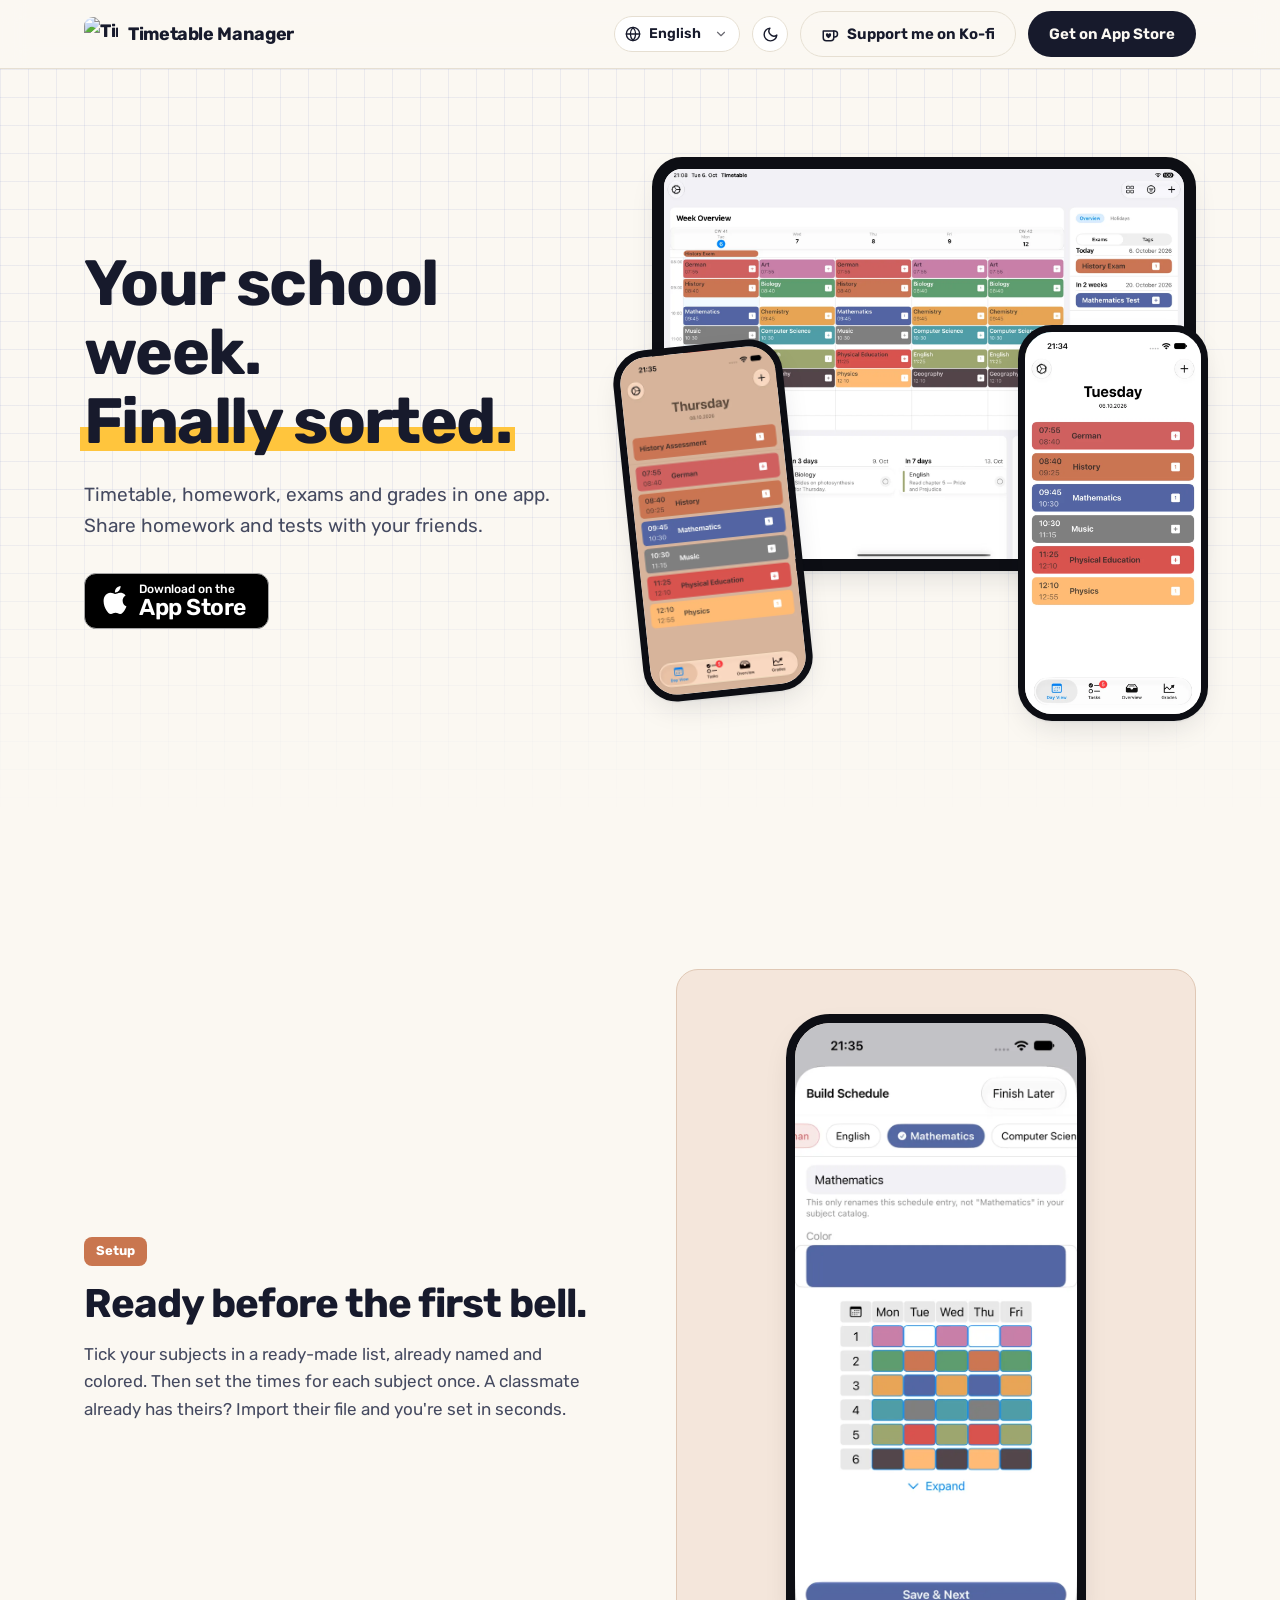
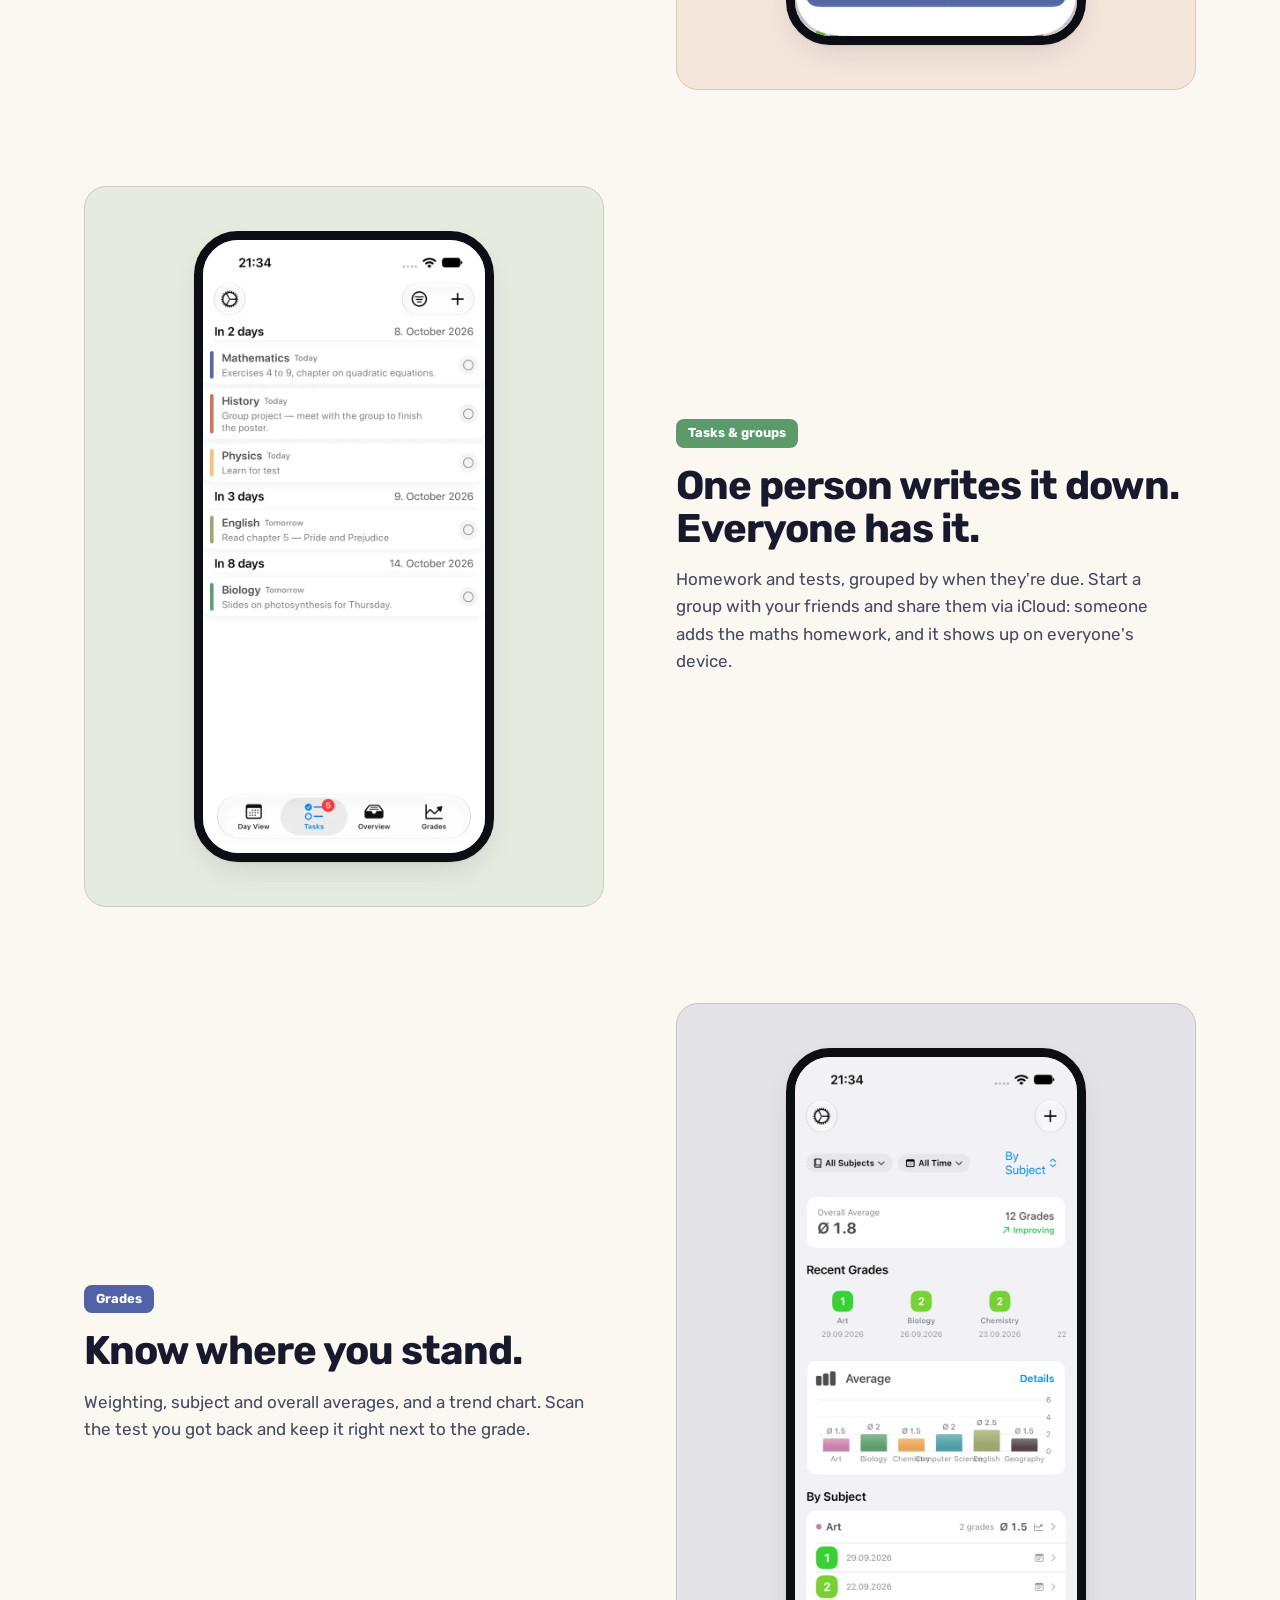
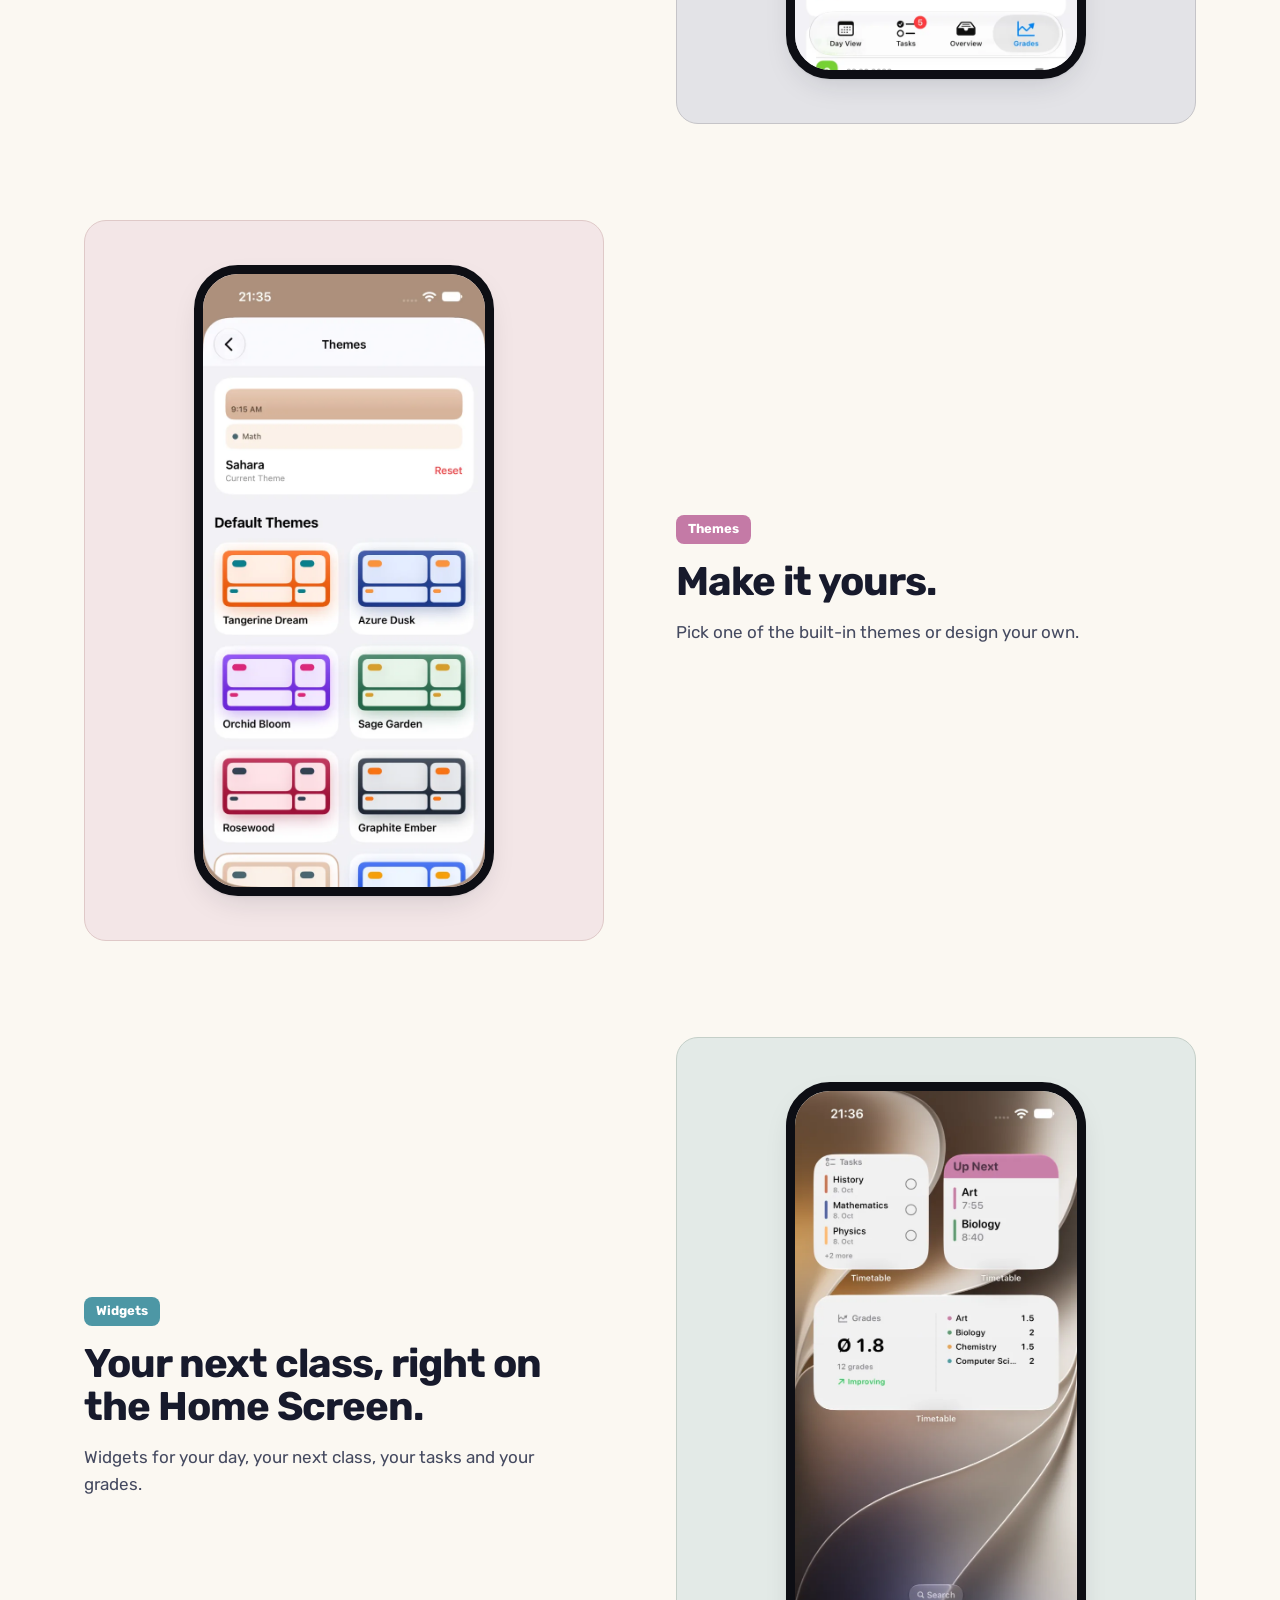
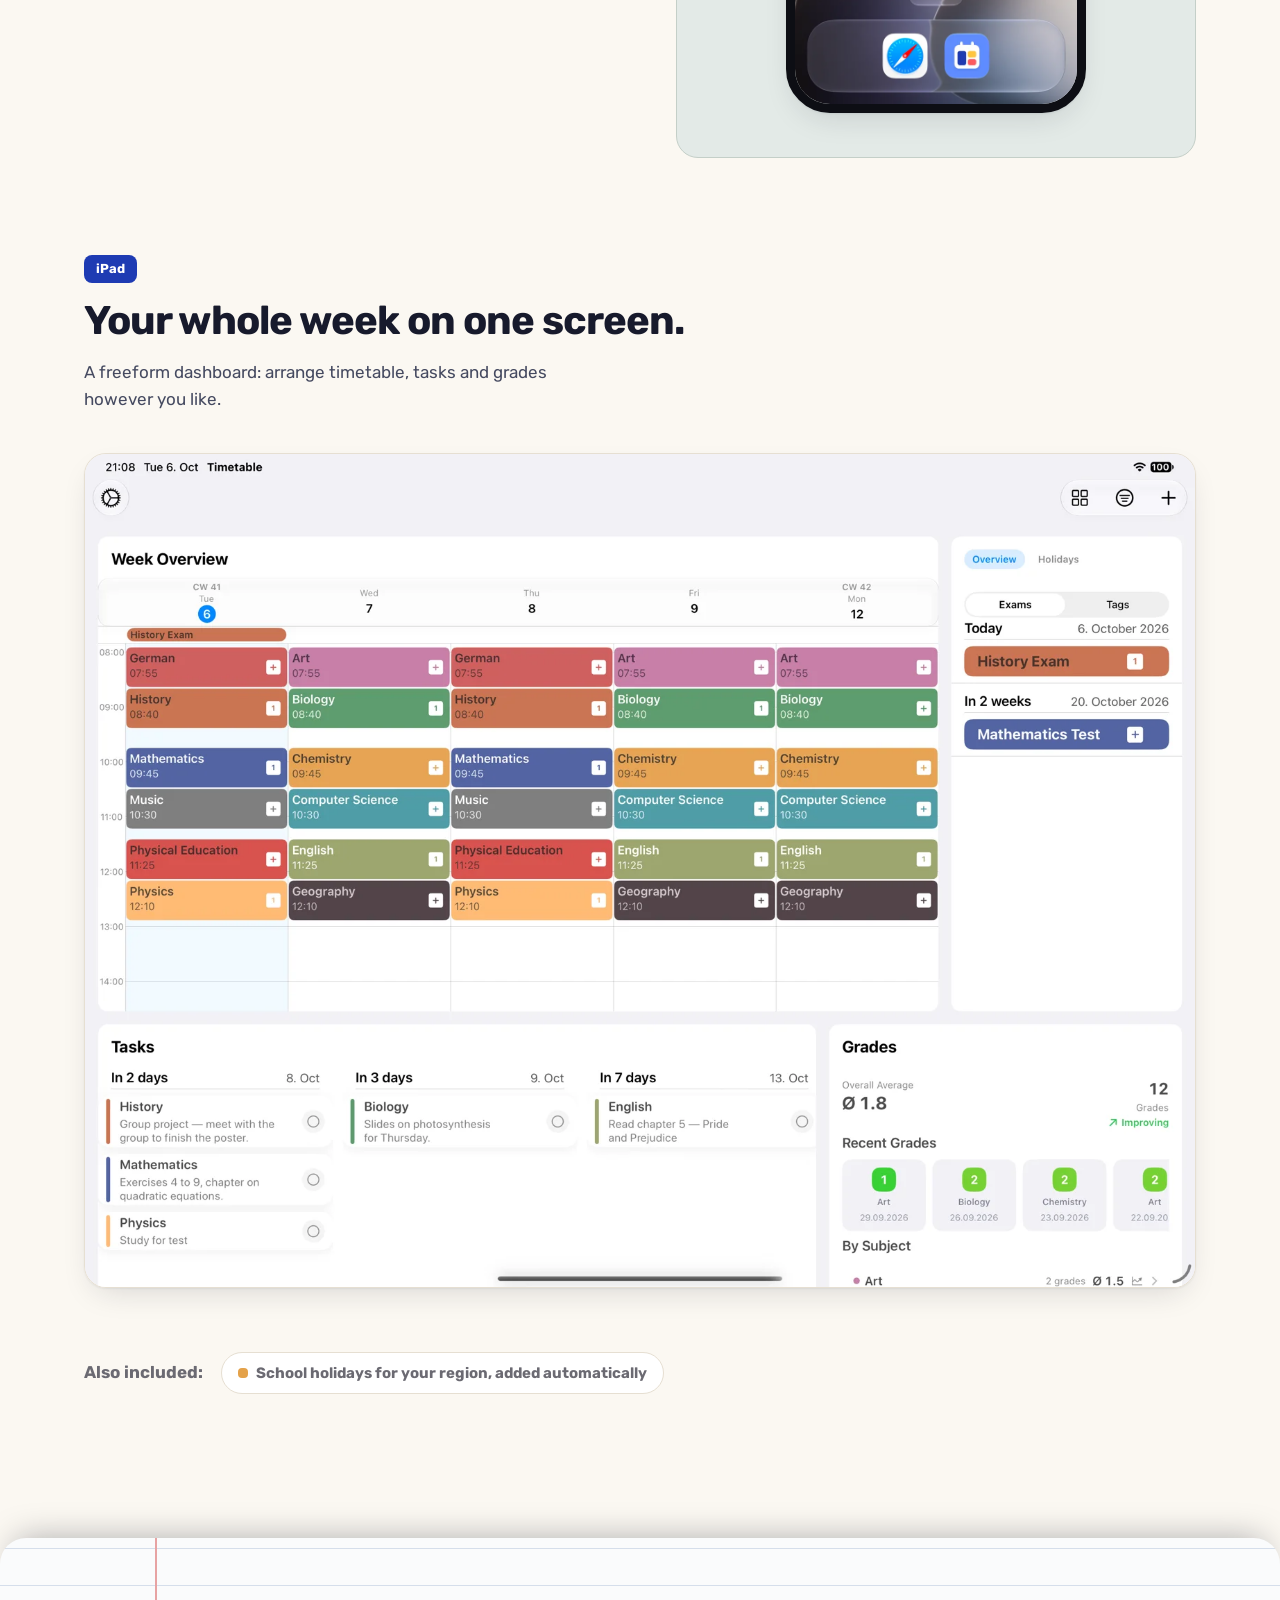
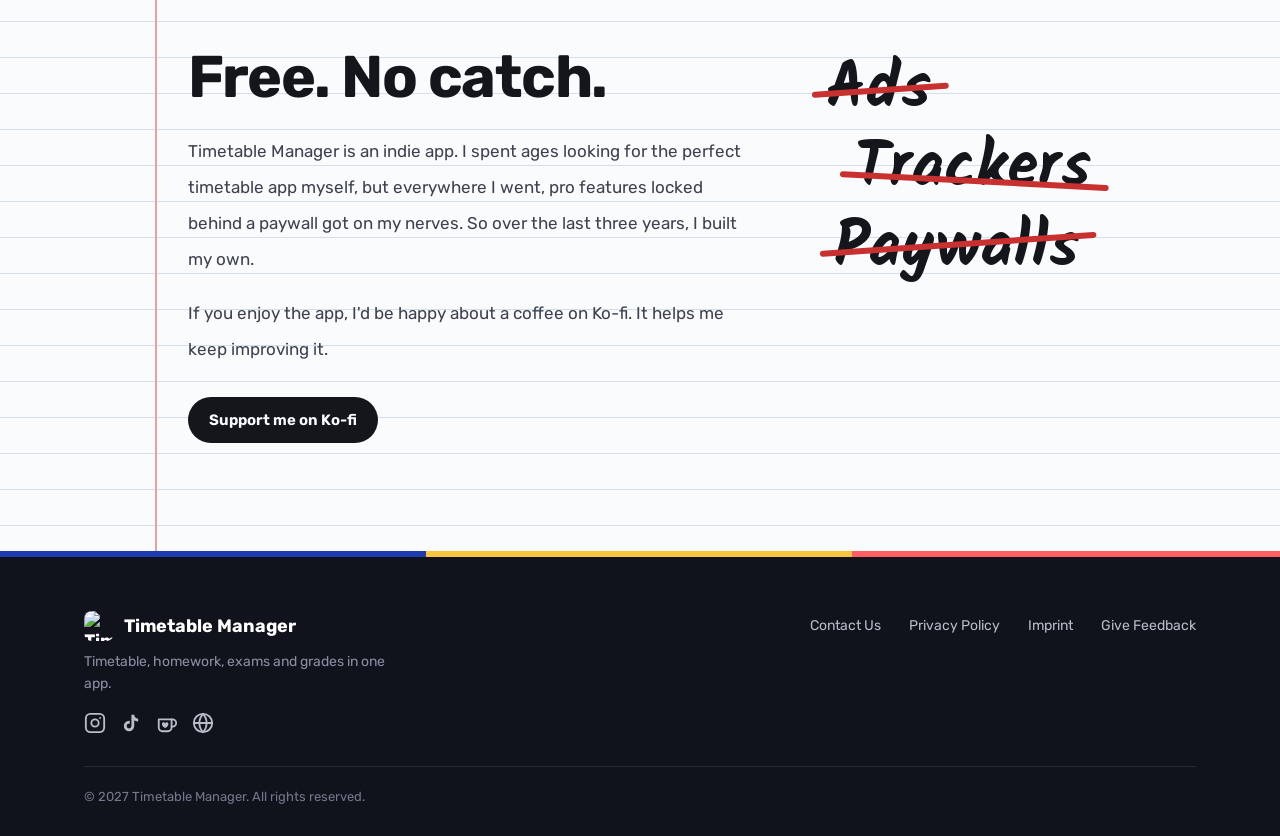
==== index.html @ c099e583 "cleanup and add more languages" ====
<!doctype html>
<html lang="en" data-url-de="de/index.html" data-url-fr="fr/index.html" data-url-es="es/index.html">
  <!-- English homepage. The other languages (/de/, /fr/, /es/) are generated from this file plus
       translations/home.<lang>.json: after editing either, run `node scripts/build-langs.mjs`. -->
  <head>
    <meta charset="UTF-8" />
    <script src="assets/js/theme.js"></script>
    <script src="assets/js/i18n.js"></script>
    <meta name="viewport" content="width=device-width, initial-scale=1.0" />
    <title data-i18n="metaTitle">Timetable Manager - Your timetable, tasks and exams in one place</title>

    <meta
      name="description"
      data-i18n-content="metaDescription"
      content="Timetable Manager is a clear, intuitive way to organize your timetable, manage tasks, and track exams — free on iPhone and iPad. No ads, nothing tracked."
    />

    <link rel="canonical" href="https://www.timetablemanager.app/" />
    <link rel="alternate" hreflang="en" href="https://www.timetablemanager.app/" />
    <link rel="alternate" hreflang="de" href="https://www.timetablemanager.app/de/" />
    <link rel="alternate" hreflang="fr" href="https://www.timetablemanager.app/fr/" />
    <link rel="alternate" hreflang="es" href="https://www.timetablemanager.app/es/" />
    <link rel="alternate" hreflang="x-default" href="https://www.timetablemanager.app/" />
    <meta property="og:type" content="website" />
    <meta property="og:site_name" content="Timetable Manager" />
    <meta property="og:title" data-i18n-content="metaTitle" content="Timetable Manager - Your timetable, tasks and exams in one place" />
    <meta property="og:description" data-i18n-content="metaDescription" content="Timetable Manager is a clear, intuitive way to organize your timetable, manage tasks, and track exams — free on iPhone and iPad. No ads, nothing tracked." />
    <meta property="og:url" content="https://www.timetablemanager.app/" />
    <meta property="og:image" content="https://www.timetablemanager.app/assets/images/og/en/card.png" />
    <meta property="og:image:width" content="1200" />
    <meta property="og:image:height" content="630" />
    <meta name="twitter:card" content="summary_large_image" />
    <meta name="theme-color" content="#fbf8f2" />
    <script type="application/ld+json">
      {"@context": "https://schema.org", "@type": "WebSite", "name": "Timetable Manager", "url": "https://www.timetablemanager.app/"}
    </script>
    <link rel="icon" href="assets/images/favicon.png" type="image/png" />
    <link rel="apple-touch-icon" href="apple-touch-icon.png" />
    <link rel="preconnect" href="https://fonts.googleapis.com" />
    <link rel="preconnect" href="https://fonts.gstatic.com" crossorigin />
    <link
      href="https://fonts.googleapis.com/css2?family=Rubik:wght@400..800&amp;display=swap"
      rel="stylesheet"
    />
    <link rel="stylesheet" href="styles.css" />
  </head>
  <body>
    <header class="site-header"></header>

    <section class="hero">
      <div class="wrap">
        <div class="hero-copy">
          <h1>
            <span data-i18n="heroTitleA">Your school week.</span>
            <span class="marker" data-i18n="heroTitleB">Finally sorted.</span>
          </h1>
          <p class="lede" data-i18n="heroLede">
            Timetable, homework, exams and grades in one app. Share homework and tests with your friends.
          </p>
          <div class="hero-actions">
            <a class="store-badge" href="https://apps.apple.com/us/app/timetable-manager/id6738605424" rel="nofollow noopener" target="_blank">
              <svg viewBox="0 0 24 24" fill="currentColor" aria-hidden="true"><path d="M12.152 6.896c-.948 0-2.415-1.078-3.96-1.04-2.04.027-3.91 1.183-4.961 3.014-2.117 3.675-.546 9.103 1.519 12.09 1.013 1.454 2.208 3.09 3.792 3.039 1.52-.065 2.09-.987 3.935-.987 1.831 0 2.35.987 3.96.948 1.637-.026 2.676-1.48 3.676-2.948 1.156-1.688 1.636-3.325 1.662-3.415-.039-.013-3.182-1.221-3.22-4.857-.026-3.04 2.48-4.494 2.597-4.559-1.429-2.09-3.623-2.324-4.39-2.376-2-.156-3.675 1.09-4.61 1.09zM15.53 3.83c.843-1.012 1.4-2.427 1.245-3.83-1.207.052-2.662.805-3.532 1.818-.78.896-1.454 2.338-1.273 3.714 1.338.104 2.715-.688 3.559-1.701" /></svg>
              <span><small data-i18n="badgeSmall">Download on the</small><b>App Store</b></span>
            </a>
          </div>
        </div>

        <div class="hero-visual">
          <div class="phones">
            <img
              class="tablet"
              data-src-en="assets/images/screenshots/en/dashboard.webp"
              data-src-de="assets/images/screenshots/de/dashboard.webp"
              src="assets/images/screenshots/en/dashboard.webp"
              data-i18n-alt="heroAlt"
              alt="Timetable Manager week dashboard on iPad, with classes, tasks and grades together"
              width="1600"
              height="1200"
            />
            <img
                class="phone phone-back"
                data-src-en="assets/images/screenshots/en/dayview-theme.webp"
                data-src-de="assets/images/screenshots/de/dayview-theme.webp"
                src="assets/images/screenshots/en/dayview-theme.webp"
                data-i18n-alt="shotDayThemeAlt"
                alt="Day view in the Sahara theme"
                width="640"
                height="1391"
              />
            <img
                class="phone"
                data-src-en="assets/images/screenshots/en/dayview.webp"
                data-src-de="assets/images/screenshots/de/dayview.webp"
                src="assets/images/screenshots/en/dayview.webp"
                data-i18n-alt="shotDayAlt"
                alt="Day view: every class, color-coded and right on time"
                width="640"
                height="1391"
              />
          </div>
        </div>
      </div>
    </section>

    <section id="features">
      <div class="wrap">
        <div class="feature-rows">
          <div class="feature-row reveal">
            <div class="feature-copy s-hi">
              <span class="tag" data-i18n="featureCreatorTag">Setup</span>
              <h3 data-i18n="featureCreatorTitle">Ready before the first bell.</h3>
              <p data-i18n="featureCreatorText">Tick your subjects in a ready-made list, already named and colored. Then set the times for each subject once. A classmate already has theirs? Import their file and you're set in seconds.</p>
            </div>
            <div class="stage s-hi">
              <img
                class="phone"
                data-src-en="assets/images/screenshots/en/creator.webp"
                data-src-de="assets/images/screenshots/de/creator.webp"
                src="assets/images/screenshots/en/creator.webp"
                data-i18n-alt="shotCreatorAlt"
                alt="Timetable Creator: pick a subject, its color and its slots in the week"
                width="640"
                height="1391" loading="lazy"
              />
            </div>
          </div>
          <div class="feature-row reveal">
            <div class="feature-copy s-bi">
              <span class="tag" data-i18n="featureGroupsTag">Tasks &amp; groups</span>
              <h3 data-i18n="featureGroupsTitle">One person writes it down. Everyone has it.</h3>
              <p data-i18n="featureGroupsText">Homework and tests, grouped by when they're due. Start a group with your friends and share them via iCloud: someone adds the maths homework, and it shows up on everyone's device.</p>
            </div>
            <div class="stage s-bi">
              <img
                class="phone"
                data-src-en="assets/images/screenshots/en/tasks.webp"
                data-src-de="assets/images/screenshots/de/tasks.webp"
                src="assets/images/screenshots/en/tasks.webp"
                data-i18n-alt="shotTasksAlt"
                alt="Tasks: every assignment, grouped by when it's due"
                width="640"
                height="1391" loading="lazy"
              />
            </div>
          </div>
          <div class="feature-row reveal">
            <div class="feature-copy s-ma">
              <span class="tag" data-i18n="featureGradesTag">Grades</span>
              <h3 data-i18n="featureGradesTitle">Know where you stand.</h3>
              <p data-i18n="featureGradesText">Weighting, subject and overall averages, and a trend chart. Scan the test you got back and keep it right next to the grade.</p>
            </div>
            <div class="stage s-ma">
              <img
                class="phone"
                data-src-en="assets/images/screenshots/en/grades.webp"
                data-src-de="assets/images/screenshots/de/grades.webp"
                src="assets/images/screenshots/en/grades.webp"
                data-i18n-alt="shotGradesAlt"
                alt="Grades: overall average, recent grades and averages by subject"
                width="640"
                height="1391" loading="lazy"
              />
            </div>
          </div>
          <div class="feature-row reveal">
            <div class="feature-copy s-ar">
              <span class="tag" data-i18n="featureThemesTag">Themes</span>
              <h3 data-i18n="featureThemesTitle">Make it yours.</h3>
              <p data-i18n="featureThemesText">Pick one of the built-in themes or design your own.</p>
            </div>
            <div class="stage s-ar">
              <img
                class="phone"
                data-src-en="assets/images/screenshots/en/theming.webp"
                data-src-de="assets/images/screenshots/de/theming.webp"
                src="assets/images/screenshots/en/theming.webp"
                data-i18n-alt="shotThemesAlt"
                alt="Themes: pick a theme, or design your own"
                width="640"
                height="1391" loading="lazy"
              />
            </div>
          </div>
          <div class="feature-row reveal">
            <div class="feature-copy s-cs">
              <span class="tag" data-i18n="featureWidgetsTag">Widgets</span>
              <h3 data-i18n="featureWidgetsTitle">Your next class, right on the Home Screen.</h3>
              <p data-i18n="featureWidgetsText">Widgets for your day, your next class, your tasks and your grades.</p>
            </div>
            <div class="stage s-cs">
              <img
                class="phone"
                data-src-en="assets/images/screenshots/en/widgets.webp"
                data-src-de="assets/images/screenshots/de/widgets.webp"
                src="assets/images/screenshots/en/widgets.webp"
                data-i18n-alt="shotWidgetsAlt"
                alt="Widgets: tasks, next class and grades, right on your Home Screen"
                width="640"
                height="1391" loading="lazy"
              />
            </div>
          </div>
        </div>

        <div class="feature-wide reveal">
          <div class="feature-copy c-navy">
            <span class="tag" data-i18n="featureIpadTag">iPad</span>
            <h3 data-i18n="featureIpadTitle">Your whole week on one screen.</h3>
            <p data-i18n="featureIpadText">A freeform dashboard: arrange timetable, tasks and grades however you like.</p>
          </div>
          <img
            class="dashboard-shot"
            data-src-en="assets/images/screenshots/en/dashboard.webp"
            data-src-de="assets/images/screenshots/de/dashboard.webp"
            src="assets/images/screenshots/en/dashboard.webp"
            data-i18n-alt="heroAlt"
            alt="Timetable Manager week dashboard on iPad, with classes, tasks and grades together"
            loading="lazy"
            width="1600"
            height="1200"
          />
        </div>

        <div class="extras reveal">
          <span data-i18n="extrasLabel">Also included:</span>
          <span class="pill s-ch" data-i18n="extraHolidays">School holidays for your region, added automatically</span>
        </div>
      </div>
    </section>

    <section class="sheet why">
      <div class="wrap">
        <div>
          <h2 data-i18n="whyTitle">Free. No catch.</h2>
          <p data-i18n="whyText">Timetable Manager is an indie app. I spent ages looking for the perfect timetable app myself, but everywhere I went, pro features locked behind a paywall got on my nerves. So over the last three years, I built my own.</p>
          <p data-i18n="whyKofi">If you enjoy the app, I'd be happy about a coffee on Ko-fi. It helps me keep improving it.</p>
          <a class="btn btn-primary" href="https://ko-fi.com/bennowo" target="_blank" rel="noopener" data-i18n="navKofi">Support me on Ko-fi</a>
        </div>
        <div class="reveal">
          <h3 class="sr-only" data-i18n="noListLabel">What you won't find in the app</h3>
          <ul class="crossed">
            <li data-i18n="noAds">Ads</li>
            <li data-i18n="noTrackers">Trackers</li>
            <li data-i18n="noPaywalls">Paywalls</li>
          </ul>
        </div>
      </div>
    </section>

    <footer class="site-footer"></footer>

    <script src="assets/js/header.js"></script>
    <script src="assets/js/footer.js"></script>
    <script>
      // Fade sections in as they scroll into view. Without IntersectionObserver everything just shows.
      if ("IntersectionObserver" in window) {
        document.documentElement.classList.add("reveal-on");
        var io = new IntersectionObserver(
          function (entries) {
            entries.forEach(function (e) {
              if (e.isIntersecting) {
                e.target.classList.add("in");
                io.unobserve(e.target);
              }
            });
          },
          { rootMargin: "0px 0px -10% 0px" }
        );
        document.querySelectorAll(".reveal").forEach(function (el) {
          io.observe(el);
        });
      }
    </script>
  </body>
</html>
---- styles.css ----
/* Timetable Manager — shared site styles */

/* Brand colors come from the app icon (navy, sun, coral on sky); subject colors from the app's
   default subject palette, so the site looks like the app it sells. */
:root {
  --ink: #171a2c;
  --ink-soft: #454a60;
  --muted: #6b6a72;
  --bg: #fbf8f2;
  --bg-soft: #f3eee4;
  --surface: #ffffff;
  --border: #e6dfd2;
  --grid: rgba(30, 59, 179, 0.07);
  --accent: #1e3bb3;
  --accent-dark: #172e8c;
  --accent-soft: #e6ebfb;
  --header-bg: rgba(251, 248, 242, 0.85);
  --shadow: 0 1px 2px rgba(23, 26, 44, 0.06), 0 12px 32px -12px rgba(23, 26, 44, 0.18);

  --sky: #618cff;
  --navy: #1e3bb3;
  --sun: #ffc53d;
  --coral: #ff5e62;

  --s-red: #d35f5f;
  --s-terra: #c9764f;
  --s-green: #5c9a6a;
  --s-slate: #5262a6;
  --s-mustard: #e4a24a;
  --s-teal: #4d97a5;
  --s-pink: #c47aa6;
  --s-olive: #959b58;
  --s-gray: #7f7f86;
  --s-peach: #f2b06a;
  --s-plum: #574a50;

  --radius-lg: 22px;
  --radius: 16px;
  --radius-sm: 10px;
  --container: 1160px;
  --font: "Rubik", -apple-system, BlinkMacSystemFont, "Segoe UI", Helvetica, Arial, sans-serif;
  --font-display: var(--font);
}

/* Dark tokens appear twice on purpose: once for "follow the OS" (no data-theme set)
   and once for the explicit toggle. CSS can't share a block between the two. */
@media (prefers-color-scheme: dark) {
  :root:not([data-theme="light"]) {
    --ink: #eef0f7;
    --ink-soft: #c5c8d6;
    --muted: #9a9dae;
    --bg: #11131c;
    --bg-soft: #171a26;
    --surface: #1c1f2d;
    --border: #2a2e40;
    --grid: rgba(143, 168, 255, 0.06);
    --accent: #8fa8ff;
    --accent-dark: #a9bcff;
    --accent-soft: #1e2647;
    --header-bg: rgba(17, 19, 28, 0.82);
    --shadow: 0 1px 2px rgba(0, 0, 0, 0.3), 0 16px 40px -12px rgba(0, 0, 0, 0.6);
  }
}

:root[data-theme="dark"] {
  --ink: #eef0f7;
  --ink-soft: #c5c8d6;
  --muted: #9a9dae;
  --bg: #11131c;
  --bg-soft: #171a26;
  --surface: #1c1f2d;
  --border: #2a2e40;
  --grid: rgba(143, 168, 255, 0.06);
  --accent: #8fa8ff;
  --accent-dark: #a9bcff;
  --accent-soft: #1e2647;
  --header-bg: rgba(17, 19, 28, 0.82);
  --shadow: 0 1px 2px rgba(0, 0, 0, 0.3), 0 16px 40px -12px rgba(0, 0, 0, 0.6);
}

* {
  box-sizing: border-box;
}

html {
  scroll-behavior: smooth;
}

body {
  margin: 0;
  font-family: var(--font);
  font-size: 17px;
  color: var(--ink);
  background: var(--bg);
  line-height: 1.6;
  -webkit-font-smoothing: antialiased;
}

h1,
h2,
h3 {
  font-family: var(--font-display);
  font-weight: 700;
  letter-spacing: -0.025em;
  line-height: 1.08;
}

img {
  max-width: 100%;
  display: block;
}

a {
  color: inherit;
  text-decoration: none;
}

:focus-visible {
  outline: 3px solid var(--sky);
  outline-offset: 3px;
  border-radius: 6px;
}

.sr-only {
  position: absolute;
  width: 1px;
  height: 1px;
  overflow: hidden;
  clip: rect(0 0 0 0);
  white-space: nowrap;
}

.wrap {
  max-width: var(--container);
  margin: 0 auto;
  padding: 0 24px;
}

/* The three bars from the app's store screenshots: navy, sun, coral. */
.dashes {
  display: inline-flex;
  gap: 5px;
  vertical-align: middle;
}

.dashes i {
  width: 18px;
  height: 6px;
  border-radius: 99px;
  background: var(--navy);
}

.dashes i:nth-child(2) {
  background: var(--sun);
}

.dashes i:nth-child(3) {
  background: var(--coral);
}

.eyebrow {
  display: inline-flex;
  align-items: center;
  gap: 10px;
  font-size: 14px;
  font-weight: 700;
  letter-spacing: 0.06em;
  text-transform: uppercase;
  color: var(--muted);
  margin: 0 0 18px;
}

/* ---------- Header ---------- */

.site-header {
  position: sticky;
  top: 0;
  z-index: 50;
  background: var(--header-bg);
  backdrop-filter: blur(12px);
  -webkit-backdrop-filter: blur(12px);
  border-bottom: 1px solid var(--border);
}

.site-header .wrap {
  display: flex;
  align-items: center;
  justify-content: space-between;
  height: 68px;
  gap: 16px;
}

.header-actions {
  display: flex;
  align-items: center;
  gap: 12px;
}

/* Language menu: a native select (options filled in by i18n.js), styled as a pill with a globe. */
.lang-switch {
  position: relative;
  display: inline-flex;
  align-items: center;
  color: var(--ink);
}

.lang-switch svg {
  position: absolute;
  left: 11px;
  width: 16px;
  height: 16px;
  pointer-events: none;
}

.lang-switch select {
  appearance: none;
  -webkit-appearance: none;
  height: 36px;
  padding: 0 30px 0 34px;
  border: 1px solid var(--border);
  border-radius: 999px;
  background: var(--surface) url("data:image/svg+xml;utf8,<svg fill='none' stroke='%236b6a72' stroke-width='2' stroke-linecap='round' stroke-linejoin='round' height='14' viewBox='0 0 24 24' width='14' xmlns='http://www.w3.org/2000/svg'><path d='M6 9l6 6 6-6'/></svg>") no-repeat right 11px center;
  color: inherit;
  font: inherit;
  font-size: 14px;
  font-weight: 600;
  cursor: pointer;
  transition: border-color 0.15s ease;
}

.lang-switch select:hover {
  border-color: var(--accent);
}

.theme-toggle {
  display: inline-flex;
  align-items: center;
  justify-content: center;
  width: 36px;
  height: 36px;
  border-radius: 999px;
  border: 1px solid var(--border);
  background: var(--surface);
  color: var(--ink);
  cursor: pointer;
  flex: 0 0 auto;
}

.theme-toggle svg {
  width: 17px;
  height: 17px;
}

.theme-toggle .icon-sun {
  display: none;
}

:root[data-theme="dark"] .theme-toggle .icon-sun {
  display: block;
}

:root[data-theme="dark"] .theme-toggle .icon-moon {
  display: none;
}

@media (prefers-color-scheme: dark) {
  :root:not([data-theme="light"]) .theme-toggle .icon-sun {
    display: block;
  }

  :root:not([data-theme="light"]) .theme-toggle .icon-moon {
    display: none;
  }
}

.brand {
  display: flex;
  align-items: center;
  gap: 10px;
  font-family: var(--font-display);
  font-weight: 700;
  font-size: 18px;
  letter-spacing: -0.02em;
  color: var(--ink);
}

.brand,
.btn {
  white-space: nowrap;
}

.brand img {
  width: 34px;
  height: 34px;
  border-radius: 9px;
}

.btn {
  display: inline-flex;
  align-items: center;
  justify-content: center;
  gap: 8px;
  padding: 10px 20px;
  border-radius: 999px;
  font-family: inherit;
  font-weight: 650;
  font-size: 15px;
  border: 1px solid transparent;
  cursor: pointer;
  transition: background 0.15s ease, border-color 0.15s ease, color 0.15s ease, transform 0.15s ease;
}

.btn:active {
  transform: scale(0.97);
}

.btn-primary {
  background: var(--ink);
  color: var(--bg);
}

.btn-primary:hover {
  background: var(--accent);
  color: #fff;
}

.btn-ghost {
  border-color: var(--border);
  color: var(--ink);
}

.btn-ghost:hover {
  border-color: var(--accent);
  color: var(--accent);
}

/* App Store button, styled after Apple's "Download on the App Store" badge. */
.store-badge {
  display: inline-flex;
  align-items: center;
  gap: 10px;
  height: 56px;
  padding: 0 22px 0 16px;
  border-radius: 12px;
  background: #000;
  color: #fff;
  border: 1px solid #a6a6a6;
  line-height: 1.05;
  white-space: nowrap;
  transition: transform 0.15s ease;
}

.store-badge:hover {
  transform: translateY(-2px);
}

.store-badge svg {
  width: 28px;
  height: 28px;
  margin-top: -3px;
}

.store-badge small {
  display: block;
  font-size: 12px;
  font-weight: 500;
}

.store-badge b {
  display: block;
  font-size: 23px;
  font-weight: 600;
  letter-spacing: -0.02em;
}

/* ---------- Hero ---------- */

.hero {
  position: relative;
  padding: 88px 0 96px;
  overflow: hidden;
}

/* Squared notebook paper, fading out towards the bottom. */
.hero::before {
  content: "";
  position: absolute;
  inset: 0;
  background-image: linear-gradient(var(--grid) 1px, transparent 1px),
    linear-gradient(90deg, var(--grid) 1px, transparent 1px);
  background-size: 28px 28px;
  -webkit-mask-image: linear-gradient(#000 55%, transparent);
  mask-image: linear-gradient(#000 55%, transparent);
  pointer-events: none;
}

.hero .wrap {
  position: relative;
  display: grid;
  grid-template-columns: 1fr 1.08fr;
  gap: 64px;
  align-items: center;
}

.hero h1 {
  font-size: clamp(38px, 5.5vw, 64px);
  margin: 0 0 24px;
}

.hero h1 span {
  display: block;
}

/* Highlighter stroke, like marking the important line in your notes. */
.marker {
  background: linear-gradient(transparent 58%, var(--sun) 58%, var(--sun) 90%, transparent 90%);
  padding: 0 0.06em;
  margin: 0 -0.06em;
  -webkit-box-decoration-break: clone;
  box-decoration-break: clone;
}

/* Inline so the stroke hugs the words instead of the full column width. */
.hero h1 .marker {
  display: inline;
}

:root[data-theme="dark"] .marker {
  background: none;
  color: var(--sun);
}

@media (prefers-color-scheme: dark) {
  :root:not([data-theme="light"]) .marker {
    background: none;
    color: var(--sun);
  }
}

.hero p.lede {
  font-size: 19px;
  color: var(--ink-soft);
  max-width: 44ch;
  margin: 0 0 32px;
}

.hero-actions {
  display: flex;
  align-items: center;
  gap: 20px;
  flex-wrap: wrap;
}

/* ---------- Phone screenshots ---------- */

.hero-visual {
  min-width: 0;
}

/* Raw app screenshots, framed like the device. */
.phone {
  width: 100%;
  max-width: 300px;
  height: auto;
  border-radius: 44px;
  border: 9px solid #0d0e14;
  background: #0d0e14;
  box-shadow: var(--shadow);
}

/* Hero: the iPad dashboard at the back, two phones overlapping its lower corners. */
.phones {
  position: relative;
  padding-bottom: 150px;
}

.tablet {
  width: 100%;
  height: auto;
  border: 12px solid #0d0e14;
  border-radius: 30px;
  background: #0d0e14;
  box-shadow: var(--shadow);
}

.phones .phone {
  position: absolute;
  max-width: 190px;
  right: -12px;
  bottom: 0;
  border-width: 7px;
  border-radius: 34px;
}

.phones .phone-back {
  right: auto;
  left: -24px;
  bottom: 24px;
  max-width: 170px;
  transform: rotate(-6deg);
}

/* Subject color for a block, a tag, a dot (sets --c, and --t for text on light colors). */
.s-de { --c: var(--s-red); }
.s-ar { --c: var(--s-pink); }
.s-ma { --c: var(--s-slate); }
.s-bi { --c: var(--s-green); }
.s-en { --c: var(--s-olive); }
.s-hi { --c: var(--s-terra); }
.s-ch { --c: var(--s-mustard); --t: #3d2a0c; }
.s-cs { --c: var(--s-teal); }
.s-mu { --c: var(--s-gray); }
.s-pe { --c: var(--s-red); }
.s-ge { --c: var(--s-plum); }
.s-ph { --c: var(--s-peach); --t: #4a2f10; }
.c-navy { --c: var(--navy); }
.c-sun { --c: var(--sun); --t: #3d2a0c; }
.c-coral { --c: var(--coral); }

/* ---------- Sections ---------- */

section {
  padding: 104px 0;
}

.section-head {
  max-width: 680px;
  margin: 0 0 56px;
}

.section-head h2 {
  font-size: clamp(34px, 4.4vw, 52px);
  margin: 0;
}

.section-head.center {
  text-align: center;
  margin-left: auto;
  margin-right: auto;
}

/* ---------- Feature rows ---------- */

.feature-row {
  display: grid;
  grid-template-columns: 1fr 1fr;
  gap: 72px;
  align-items: center;
  padding: 48px 0;
}

.feature-row:nth-child(even) .feature-copy {
  order: 2;
}

.feature-copy .tag {
  display: inline-block;
  background: var(--c);
  color: var(--t, #fff);
  font-size: 13px;
  font-weight: 700;
  padding: 4px 12px;
  border-radius: 8px;
  margin-bottom: 16px;
}

.feature-copy h3 {
  font-size: clamp(28px, 3.2vw, 40px);
  margin: 0 0 16px;
}

.feature-copy p {
  color: var(--ink-soft);
  margin: 0;
  max-width: 46ch;
}

/* The mockup panels: a soft tinted stage in the row's subject color. */
.stage {
  position: relative;
  border-radius: var(--radius-lg);
  padding: 44px;
  background: color-mix(in srgb, var(--c) 14%, var(--bg));
  border: 1px solid color-mix(in srgb, var(--c) 22%, var(--border));
  display: flex;
  justify-content: center;
}

.feature-wide {
  padding-top: 48px;
}

.feature-wide .feature-copy {
  max-width: 640px;
  margin-bottom: 40px;
}

.feature-wide img {
  width: 100%;
  height: auto;
  border-radius: var(--radius-lg);
  box-shadow: var(--shadow);
  border: 1px solid var(--border);
}

.extras {
  display: flex;
  flex-wrap: wrap;
  align-items: center;
  gap: 12px;
  margin-top: 64px;
}

.extras > span {
  font-weight: 700;
  color: var(--muted);
  margin-right: 6px;
}

.pill {
  display: inline-flex;
  align-items: center;
  gap: 8px;
  padding: 8px 16px;
  border-radius: 999px;
  border: 1px solid var(--border);
  background: var(--surface);
  font-size: 15px;
  font-weight: 600;
}

.pill::before {
  content: "";
  width: 10px;
  height: 10px;
  border-radius: 4px;
  background: var(--c);
}

/* ---------- Cover: an exercise book with a white name label (feedback, 404) ---------- */

.cover {
  --c: var(--s-green);
  --flap: clamp(110px, 21vh, 210px);
  position: relative;
  overflow: hidden;
  min-height: calc(100svh - 64px);
  background-color: var(--c);
  /* Light catching the plastic, then the grain. */
  background-image: linear-gradient(118deg, rgba(255, 255, 255, 0.2) 0%, rgba(255, 255, 255, 0) 34%,
      rgba(255, 255, 255, 0.08) 58%, rgba(255, 255, 255, 0) 74%),
    url("data:image/svg+xml,%3Csvg xmlns='http://www.w3.org/2000/svg' width='200' height='200'%3E%3Cfilter id='n'%3E%3CfeTurbulence type='fractalNoise' baseFrequency='.8' numOctaves='2' stitchTiles='stitch'/%3E%3CfeColorMatrix values='0 0 0 0 0 0 0 0 0 0 0 0 0 0 0 .55 0 0 0 -.2'/%3E%3C/filter%3E%3Crect width='100%25' height='100%25' filter='url(%23n)'/%3E%3C/svg%3E");
}

.cover > .wrap {
  padding-top: 24px;
  padding-bottom: calc(var(--flap) + 40px);
}

/* Fold-over flap along the bottom of the cover. */
.flap {
  position: absolute;
  left: 0;
  right: 0;
  bottom: 0;
  height: var(--flap);
  background: color-mix(in srgb, color-mix(in srgb, var(--c) 78%, #0b0c14) 86%, transparent);
  border-top: 1px solid rgba(255, 255, 255, 0.28);
  box-shadow: 0 -10px 24px -14px rgba(0, 0, 0, 0.45);
  pointer-events: none;
}

.label {
  /* White paper in either theme. */
  --ink: #15161c;
  --ink-soft: #3d4150;
  --muted: #5f6579;
  --bg: #ffffff;
  --border: #e6dfd2;
  position: relative;
  z-index: 3;
  max-width: 620px;
  margin: 32px auto 0;
  padding: 40px 42px 34px;
  background: #fff;
  color: var(--ink);
  border-radius: 18px;
  box-shadow: 0 1px 0 rgba(12, 14, 30, 0.08), 0 22px 44px -26px rgba(12, 14, 30, 0.6);
  transform: rotate(-0.6deg);
}

/* The printed frame inside the label, in the cover's colour. */
.label::before {
  content: "";
  position: absolute;
  inset: 9px;
  border: 1.5px solid color-mix(in srgb, var(--c) 60%, #fff);
  border-radius: 12px;
  pointer-events: none;
}

.label h1 {
  font-size: clamp(36px, 4.6vw, 56px);
  margin: 0 0 10px;
}

@media (max-width: 600px) {
  .label {
    padding: 32px 24px 28px;
    transform: none;
  }
}

/* ---------- Why it's free: a page of ruled paper ---------- */

@font-face {
  font-family: "Kalam";
  src: url("assets/fonts/kalam-700-latin.woff2") format("woff2");
  font-weight: 700;
  font-display: swap;
}

.sheet {
  /* Paper stays paper in dark mode too. */
  --ink: #15161c;
  --ink-soft: #3d4150;
  --bg: #fafbfc;
  position: relative;
  color: var(--ink);
  background-color: var(--bg);
  /* Red margin line, then the blue rules. */
  background-image: linear-gradient(90deg, transparent 0 calc(max(32px, (100% - var(--container)) / 2) + 96px - 1px),
      #e7a3a3 0 calc(max(32px, (100% - var(--container)) / 2) + 96px + 1px), transparent 0),
    repeating-linear-gradient(to bottom, transparent 0 35px, #d5deeb 35px 36px);
  background-position: 0 0, 0 12px;
  border-radius: 26px 26px 0 0;
  box-shadow: 0 -14px 34px -16px rgba(12, 14, 30, 0.35);
}

.why {
  margin-top: 40px;
  padding: 108px 0;
}

.why .wrap {
  display: grid;
  grid-template-columns: minmax(0, 1.2fr) minmax(0, 0.8fr);
  gap: 64px;
  align-items: start;
  padding-left: 128px;
}

.why h2 {
  font-size: clamp(38px, 4.6vw, 66px);
  margin: 0 0 24px;
}

.why p {
  margin: 0 0 18px;
  color: var(--ink-soft);
  max-width: 54ch;
  line-height: 36px;
}

.why .btn {
  margin-top: 12px;
}

.crossed {
  list-style: none;
  margin: 8px 0 0;
  padding: 0;
  display: grid;
  gap: 6px;
}

.crossed li {
  position: relative;
  justify-self: start;
  font-family: "Kalam", "Bradley Hand", "Segoe Print", cursive;
  font-weight: 700;
  font-size: clamp(44px, 5vw, 68px);
  line-height: 1.15;
  padding: 0 8px;
}

.crossed li:nth-child(2) { margin-left: 28px; }
.crossed li:nth-child(3) { margin-left: 8px; }

/* Struck through in red pen, drawn in once the list scrolls into view. */
.crossed li::after {
  content: "";
  position: absolute;
  left: -6px;
  right: -10px;
  top: 52%;
  height: 6px;
  border-radius: 6px;
  background: #c8312f;
  transform: rotate(-4deg);
  transform-origin: left center;
}

.crossed li:nth-child(2)::after { transform: rotate(3deg); }

.reveal-on .crossed li::after {
  transition: transform 0.6s cubic-bezier(0.16, 1, 0.3, 1) 0.3s;
}

.reveal-on .crossed li:nth-child(2)::after { transition-delay: 0.55s; }
.reveal-on .crossed li:nth-child(3)::after { transition-delay: 0.8s; }
.reveal-on .reveal:not(.in) .crossed li::after { transform: rotate(-4deg) scaleX(0); }
.reveal-on .reveal:not(.in) .crossed li:nth-child(2)::after { transform: rotate(3deg) scaleX(0); }

@media (prefers-reduced-motion: reduce) {
  .reveal-on .crossed li::after {
    transition: none;
  }
}

/* ---------- Footer ---------- */

.site-footer {
  position: relative;
  background: #11131c;
  color: #b9bcc9;
  padding: 60px 0 28px;
}

.site-footer::before {
  content: "";
  position: absolute;
  inset: 0 0 auto;
  height: 6px;
  background: linear-gradient(90deg, var(--navy) 0 33.3%, var(--sun) 0 66.6%, var(--coral) 0);
}

.footer-top {
  display: flex;
  justify-content: space-between;
  align-items: flex-start;
  flex-wrap: wrap;
  gap: 24px;
  padding-bottom: 32px;
}

.footer-brand {
  display: flex;
  align-items: center;
  gap: 10px;
  color: #fff;
  font-family: var(--font-display);
  font-weight: 700;
  font-size: 18px;
}

.footer-brand img {
  width: 30px;
  height: 30px;
  border-radius: 8px;
}

.footer-tagline {
  margin: 10px 0 0;
  font-size: 14px;
  color: #8b8fa3;
  max-width: 36ch;
}

.footer-social {
  display: flex;
  gap: 14px;
  margin-top: 16px;
}

.footer-social a {
  color: #b9bcc9;
}

.footer-social a:hover {
  color: #fff;
}

.footer-social svg {
  width: 22px;
  height: 22px;
  display: block;
}

.footer-links {
  display: flex;
  gap: 28px;
  flex-wrap: wrap;
  list-style: none;
  margin: 0;
  padding: 0;
}

.footer-links a {
  font-size: 14px;
  color: #b9bcc9;
}

.footer-links a:hover {
  color: #fff;
}

.footer-bottom {
  border-top: 1px solid rgba(255, 255, 255, 0.1);
  padding-top: 20px;
  font-size: 13px;
  color: #74788c;
}

/* ---------- Simple content pages (imprint / privacy / 404) ---------- */

.page-hero {
  position: relative;
  padding: 72px 0 40px;
  border-bottom: 1px solid var(--border);
}

.page-hero h1 {
  font-size: clamp(36px, 5vw, 52px);
  margin: 0;
}

.content-card {
  padding: 56px 0 96px;
}

.content-card .wrap {
  max-width: 760px;
}

.content-card p {
  color: var(--ink-soft);
  font-size: 17px;
  margin: 0 0 18px;
}

.content-card address {
  font-style: normal;
  color: var(--ink-soft);
  font-size: 17px;
  line-height: 1.8;
}

.content-card a {
  color: var(--accent);
  font-weight: 600;
}

.content-card a:hover {
  text-decoration: underline;
}

/* ---------- Scroll reveal (class added by the inline script on the homepage) ---------- */

.reveal-on .reveal {
  transition: opacity 0.7s ease, transform 0.7s cubic-bezier(0.2, 0.7, 0.2, 1);
}

.reveal-on .reveal:not(.in) {
  opacity: 0;
  transform: translateY(24px);
}

@media (prefers-reduced-motion: reduce) {
  .reveal-on .reveal:not(.in) {
    transform: none;
  }
}

/* ---------- Responsive ---------- */

/* The header always stays one row: as the viewport narrows it drops, in order, the Ko-fi label,
   the header CTA (the hero has its own App Store badge; the logo links home) and the brand name.
   German labels are the longest, so check breakpoints with lang=de. */

@media (max-width: 960px) {
  .btn-kofi {
    padding: 9px;
  }

  .btn-kofi span {
    display: none;
  }
}

@media (max-width: 700px) {
  .header-cta {
    display: none;
  }
}

@media (max-width: 460px) {
  .brand-name {
    display: none;
  }
}

@media (max-width: 960px) {
  .hero .wrap,
  .feature-row,
  .why .wrap {
    grid-template-columns: 1fr;
  }

  .hero {
    padding: 56px 0 88px;
  }

  .hero .wrap {
    gap: 72px;
  }

  .feature-row {
    gap: 32px;
  }

  .feature-row:nth-child(even) .feature-copy {
    order: 0;
  }
}

@media (max-width: 600px) {
  section {
    padding: 72px 0;
  }

  .wrap {
    padding: 0 16px;
  }



  .stage {
    padding: 28px 16px;
  }

  .phone {
    max-width: 240px;
    border-radius: 36px;
    border-width: 7px;
  }

  .phones {
    padding-bottom: 110px;
  }

  .tablet {
    border-width: 7px;
    border-radius: 18px;
  }

  .phones .phone {
    max-width: 120px;
    right: -4px;
    border-width: 5px;
    border-radius: 22px;
  }

  .phones .phone-back {
    left: -4px;
    bottom: 16px;
    max-width: 110px;
  }

  .why {
    padding: 72px 0;
  }

  .why .wrap {
    gap: 32px;
    padding-left: 56px;
  }

  .sheet {
    border-radius: 22px 22px 0 0;
    background-image: linear-gradient(90deg, transparent 0 39px, #e7a3a3 39px 41px, transparent 0),
      repeating-linear-gradient(to bottom, transparent 0 35px, #d5deeb 35px 36px);
  }

  .header-actions {
    gap: 8px;
  }

  .btn-primary {
    padding: 9px 16px;
    font-size: 14px;
  }

  .footer-top {
    flex-direction: column;
  }
}
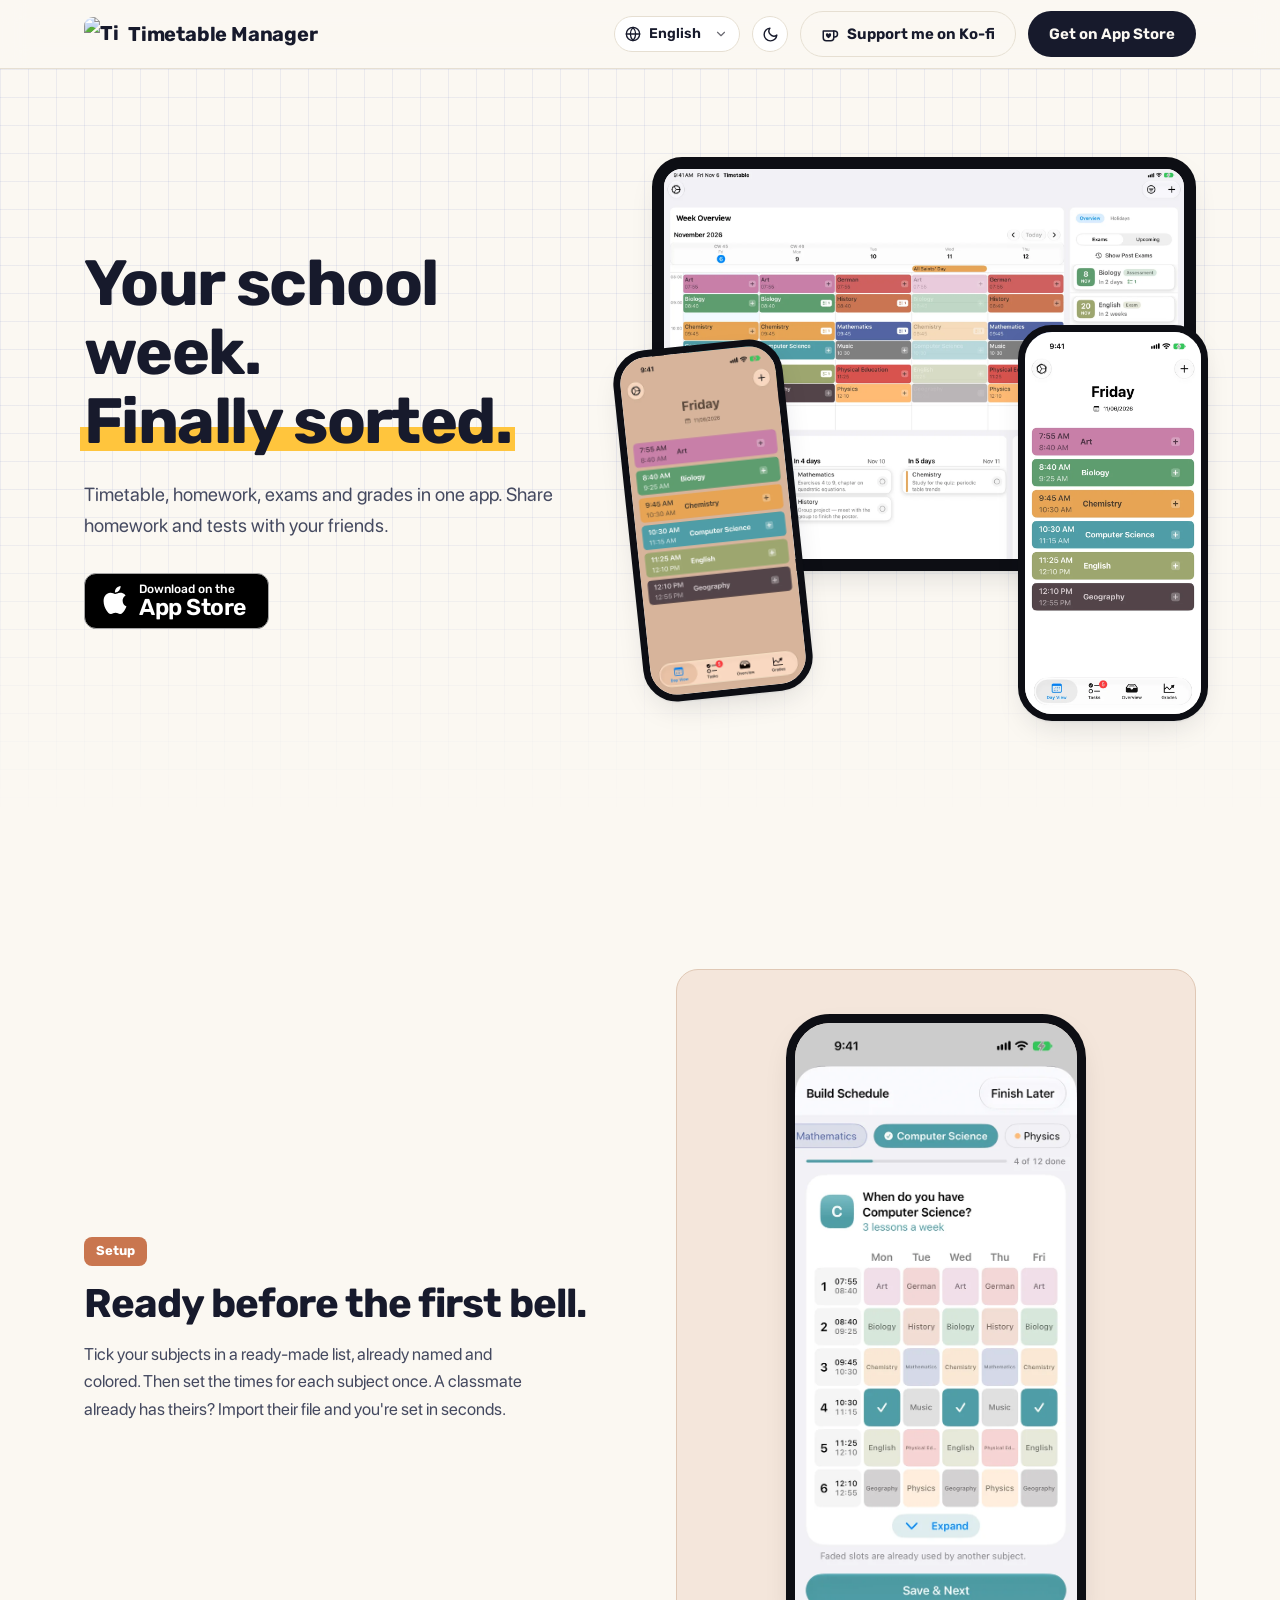
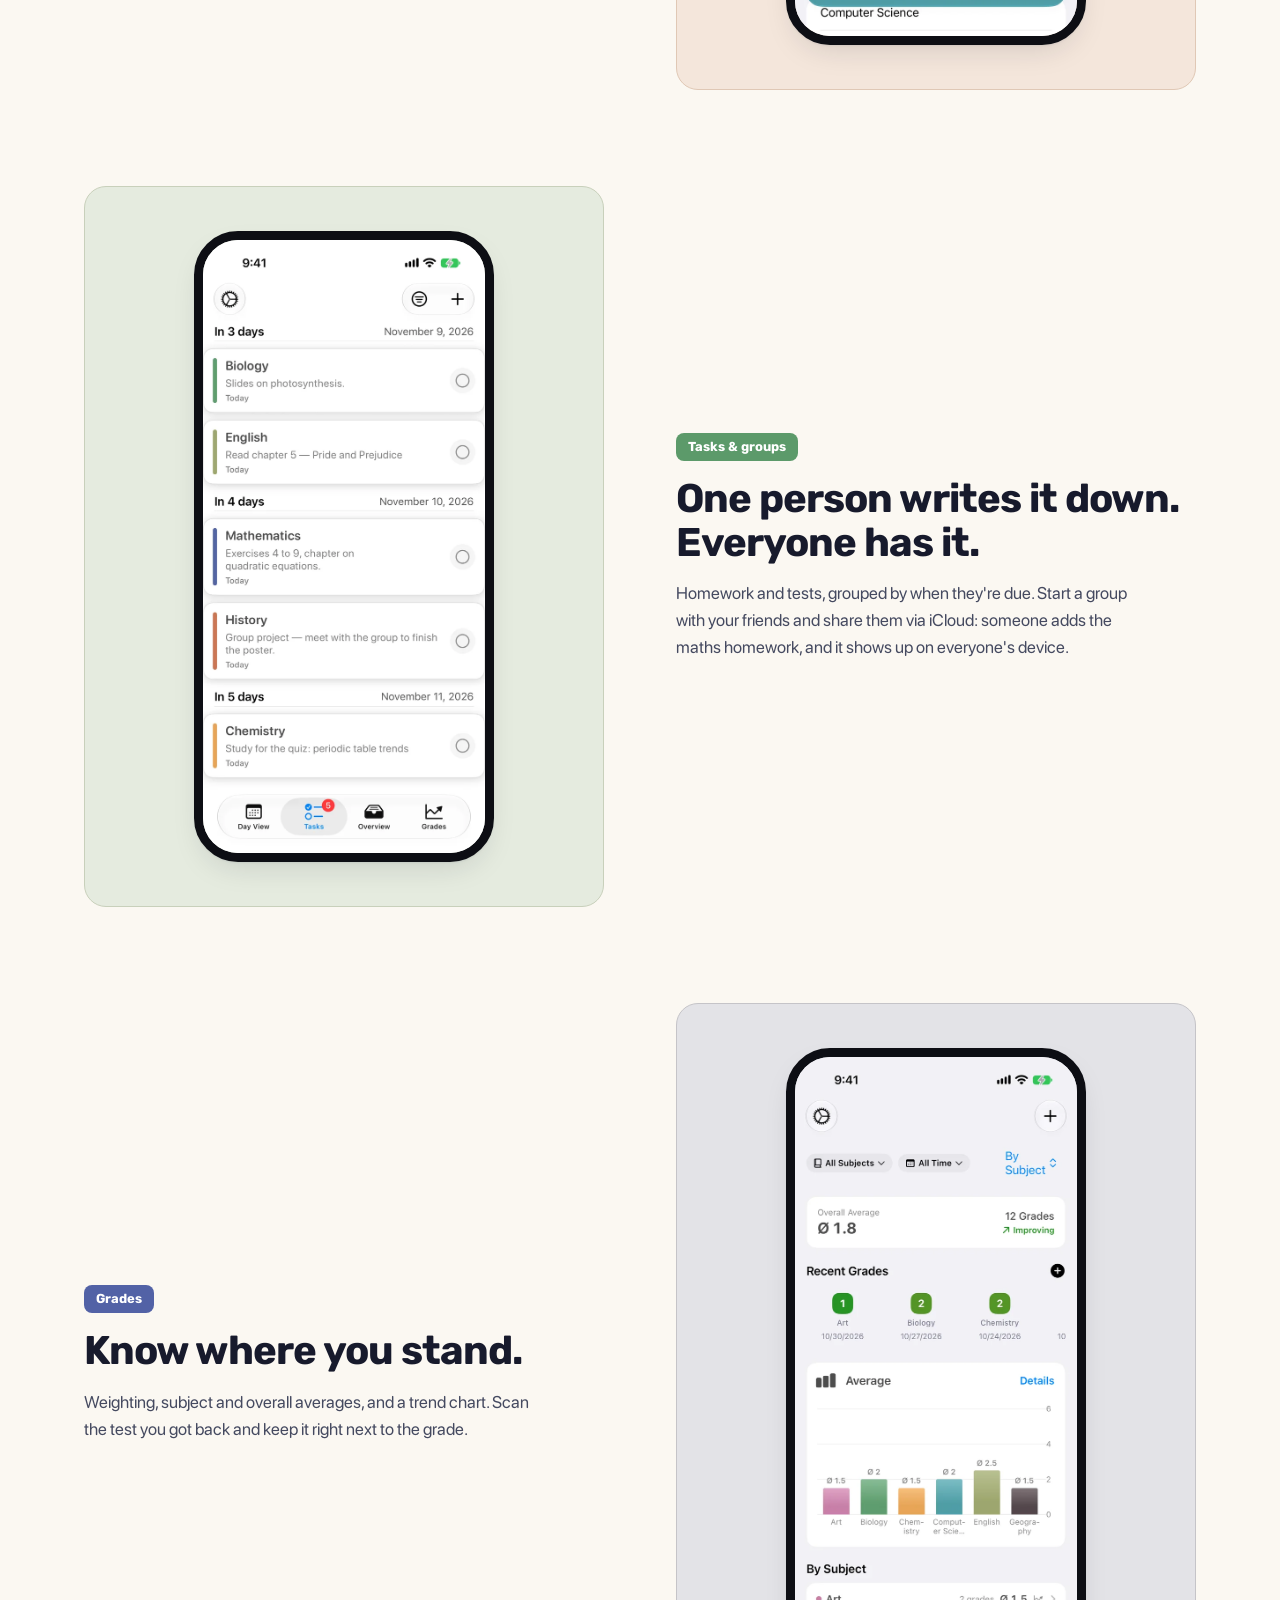
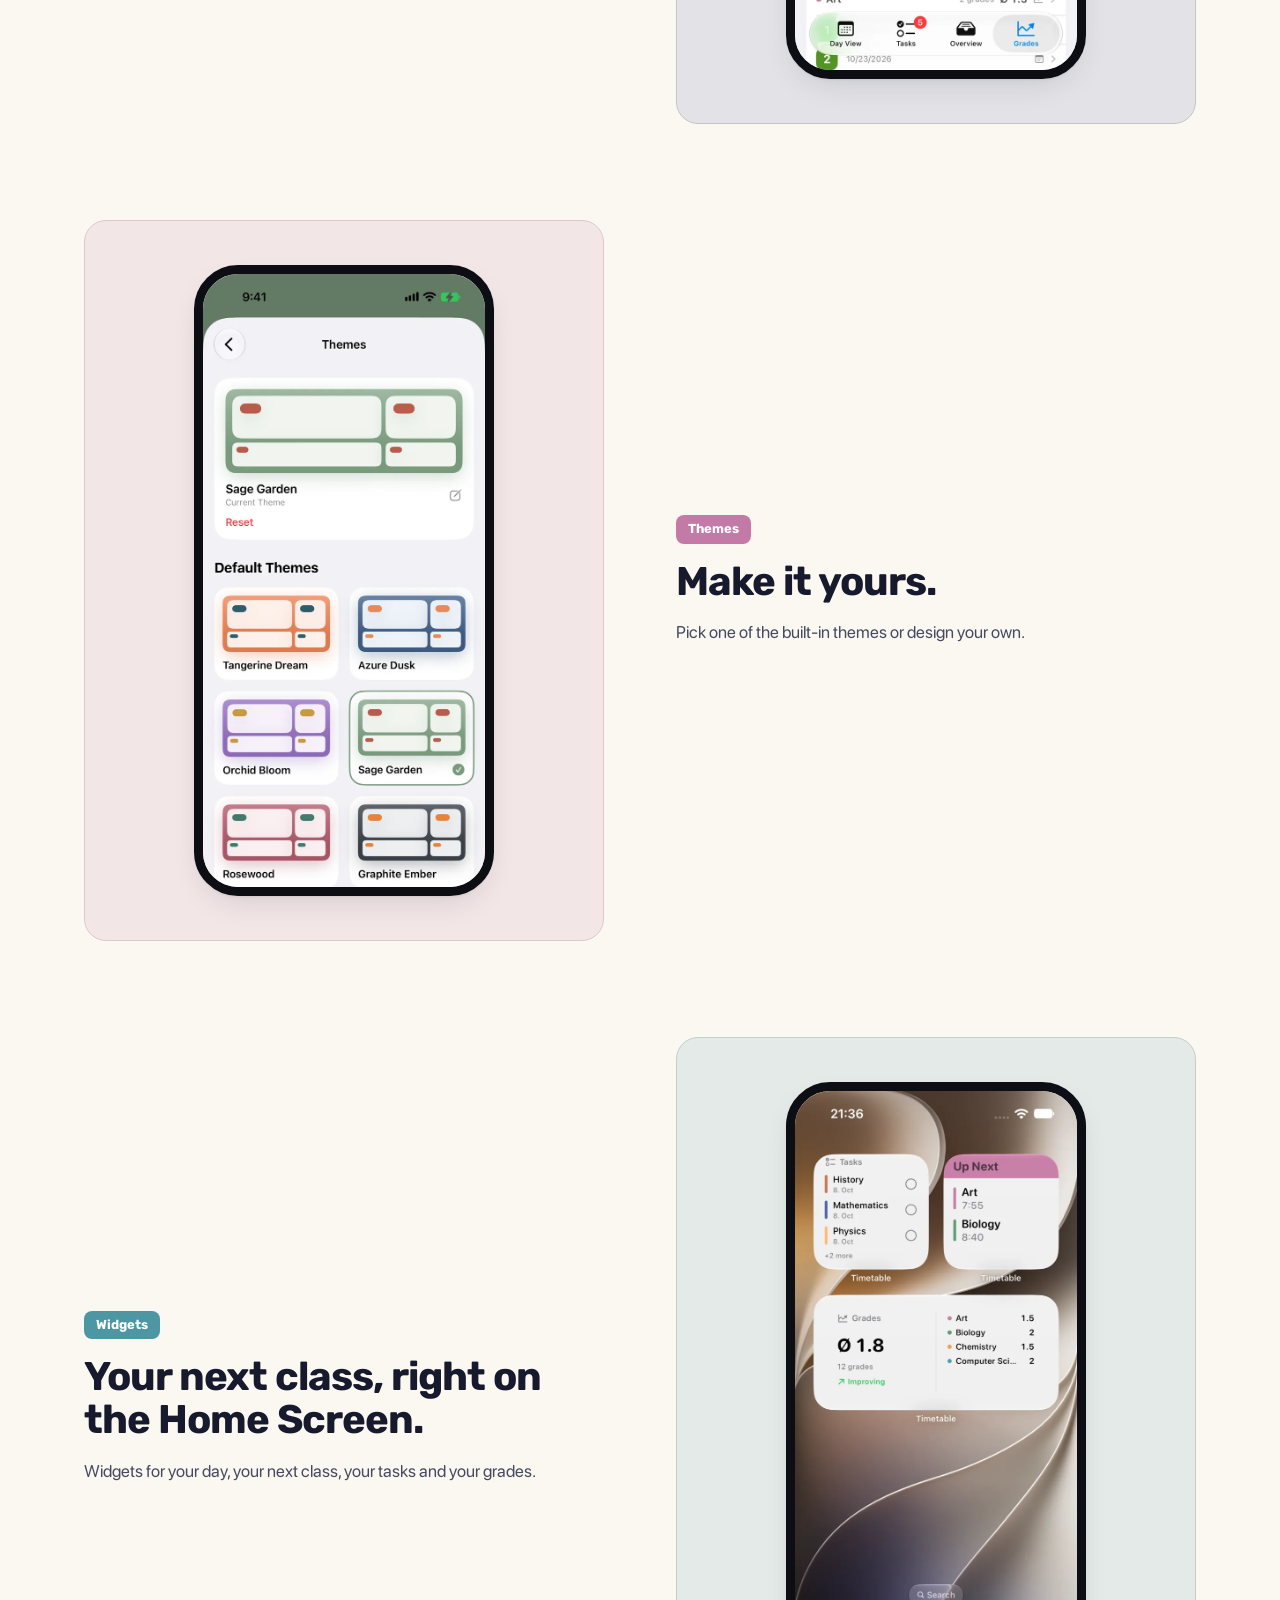
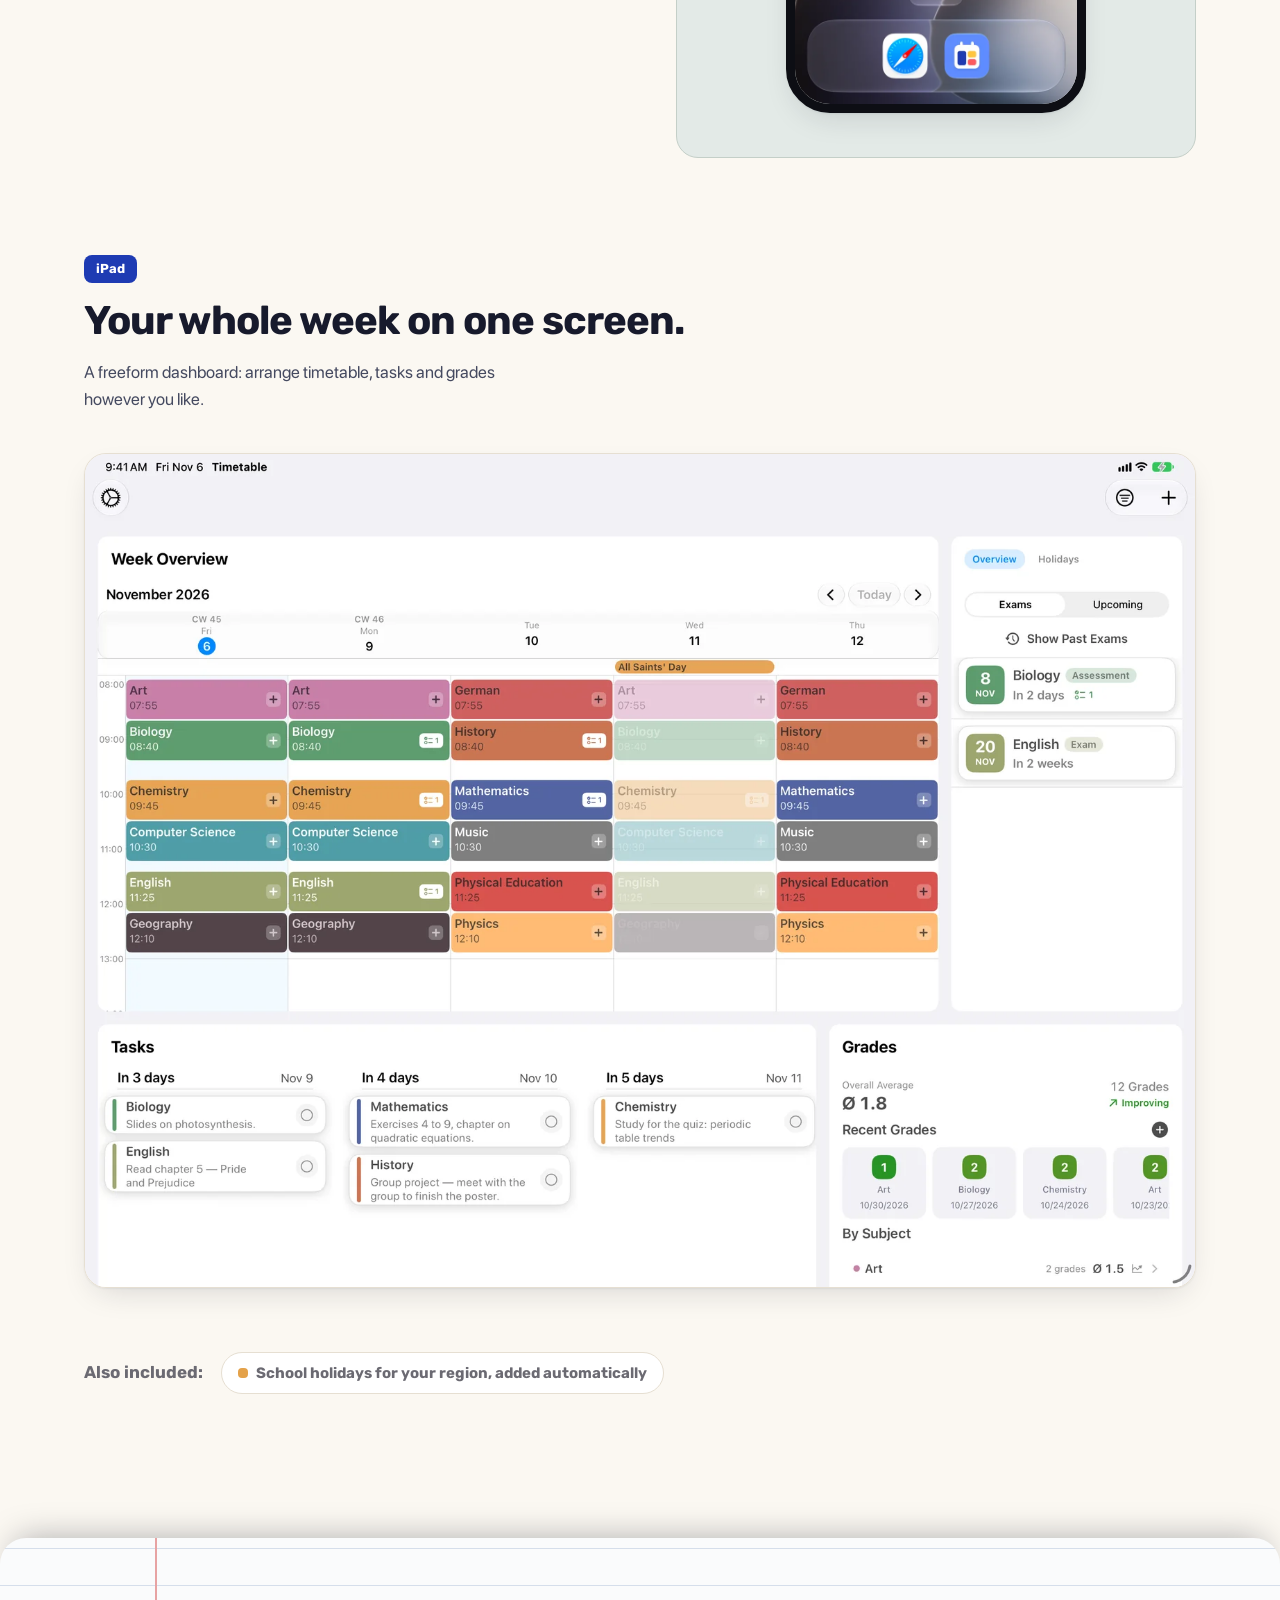
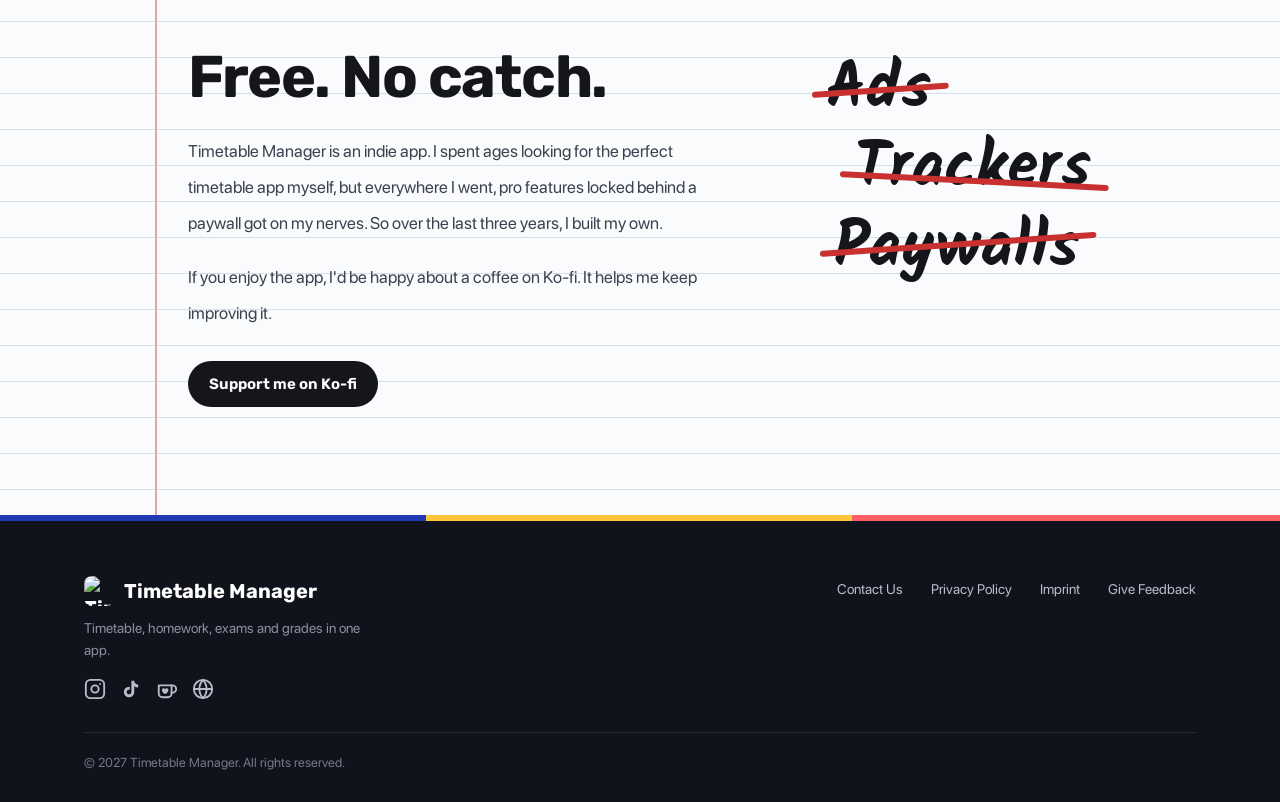
==== commit 373e721b: "add chinese translation" ====
--- a/index.html
+++ b/index.html
@@ -1,6 +1,6 @@
 <!doctype html>
-<html lang="en" data-url-de="de/index.html" data-url-fr="fr/index.html" data-url-es="es/index.html">
-  <!-- English homepage. The other languages (/de/, /fr/, /es/) are generated from this file plus
+<html lang="en" data-url-de="de/index.html" data-url-fr="fr/index.html" data-url-es="es/index.html" data-url-zh="zh/index.html">
+  <!-- English homepage. The other languages (/de/, /fr/, /es/, /zh/) are generated from this file plus
        translations/home.<lang>.json: after editing either, run `node scripts/build-langs.mjs`. -->
   <head>
     <meta charset="UTF-8" />
@@ -20,6 +20,7 @@
     <link rel="alternate" hreflang="de" href="https://www.timetablemanager.app/de/" />
     <link rel="alternate" hreflang="fr" href="https://www.timetablemanager.app/fr/" />
     <link rel="alternate" hreflang="es" href="https://www.timetablemanager.app/es/" />
+    <link rel="alternate" hreflang="zh-Hans" href="https://www.timetablemanager.app/zh/" />
     <link rel="alternate" hreflang="x-default" href="https://www.timetablemanager.app/" />
     <meta property="og:type" content="website" />
     <meta property="og:site_name" content="Timetable Manager" />
--- a/styles.css
+++ b/styles.css
@@ -38,7 +38,7 @@
   --radius: 16px;
   --radius-sm: 10px;
   --container: 1160px;
-  --font: "Rubik", -apple-system, BlinkMacSystemFont, "Segoe UI", Helvetica, Arial, sans-serif;
+  --font: ui-rounded, "SF Pro Rounded", "Rubik", -apple-system, BlinkMacSystemFont, "Segoe UI", Helvetica, Arial, sans-serif;
   --font-display: var(--font);
 }
 
@@ -279,8 +279,9 @@
   gap: 10px;
   font-family: var(--font-display);
   font-weight: 700;
-  font-size: 18px;
-  letter-spacing: -0.02em;
+  /* SF Pro Rounded runs smaller than Rubik at the same size. */
+  font-size: 20px;
+  letter-spacing: -0.01em;
   color: var(--ink);
 }
 
@@ -711,6 +712,21 @@
   }
 }
 
+@font-face {
+  font-family: "SF Pro Rounded";
+  src: url("assets/fonts/SF-Pro-Rounded-Regular.otf") format("opentype");
+  font-weight: 400;
+  font-display: swap;
+}
+
+/* Only the Regular file ships, so heavier weights would be faux-bolded from it.
+   Use a locally installed SF Pro Rounded if there is one, otherwise fall through to Rubik's real bold. */
+@font-face {
+  font-family: "SF Pro Rounded";
+  src: local("SF Pro Rounded Bold"), local("SFProRounded-Bold");
+  font-weight: 500 900;
+}
+
 /* ---------- Why it's free: a page of ruled paper ---------- */
 
 @font-face {
@@ -851,7 +867,7 @@
   color: #fff;
   font-family: var(--font-display);
   font-weight: 700;
-  font-size: 18px;
+  font-size: 20px;
 }
 
 .footer-brand img {
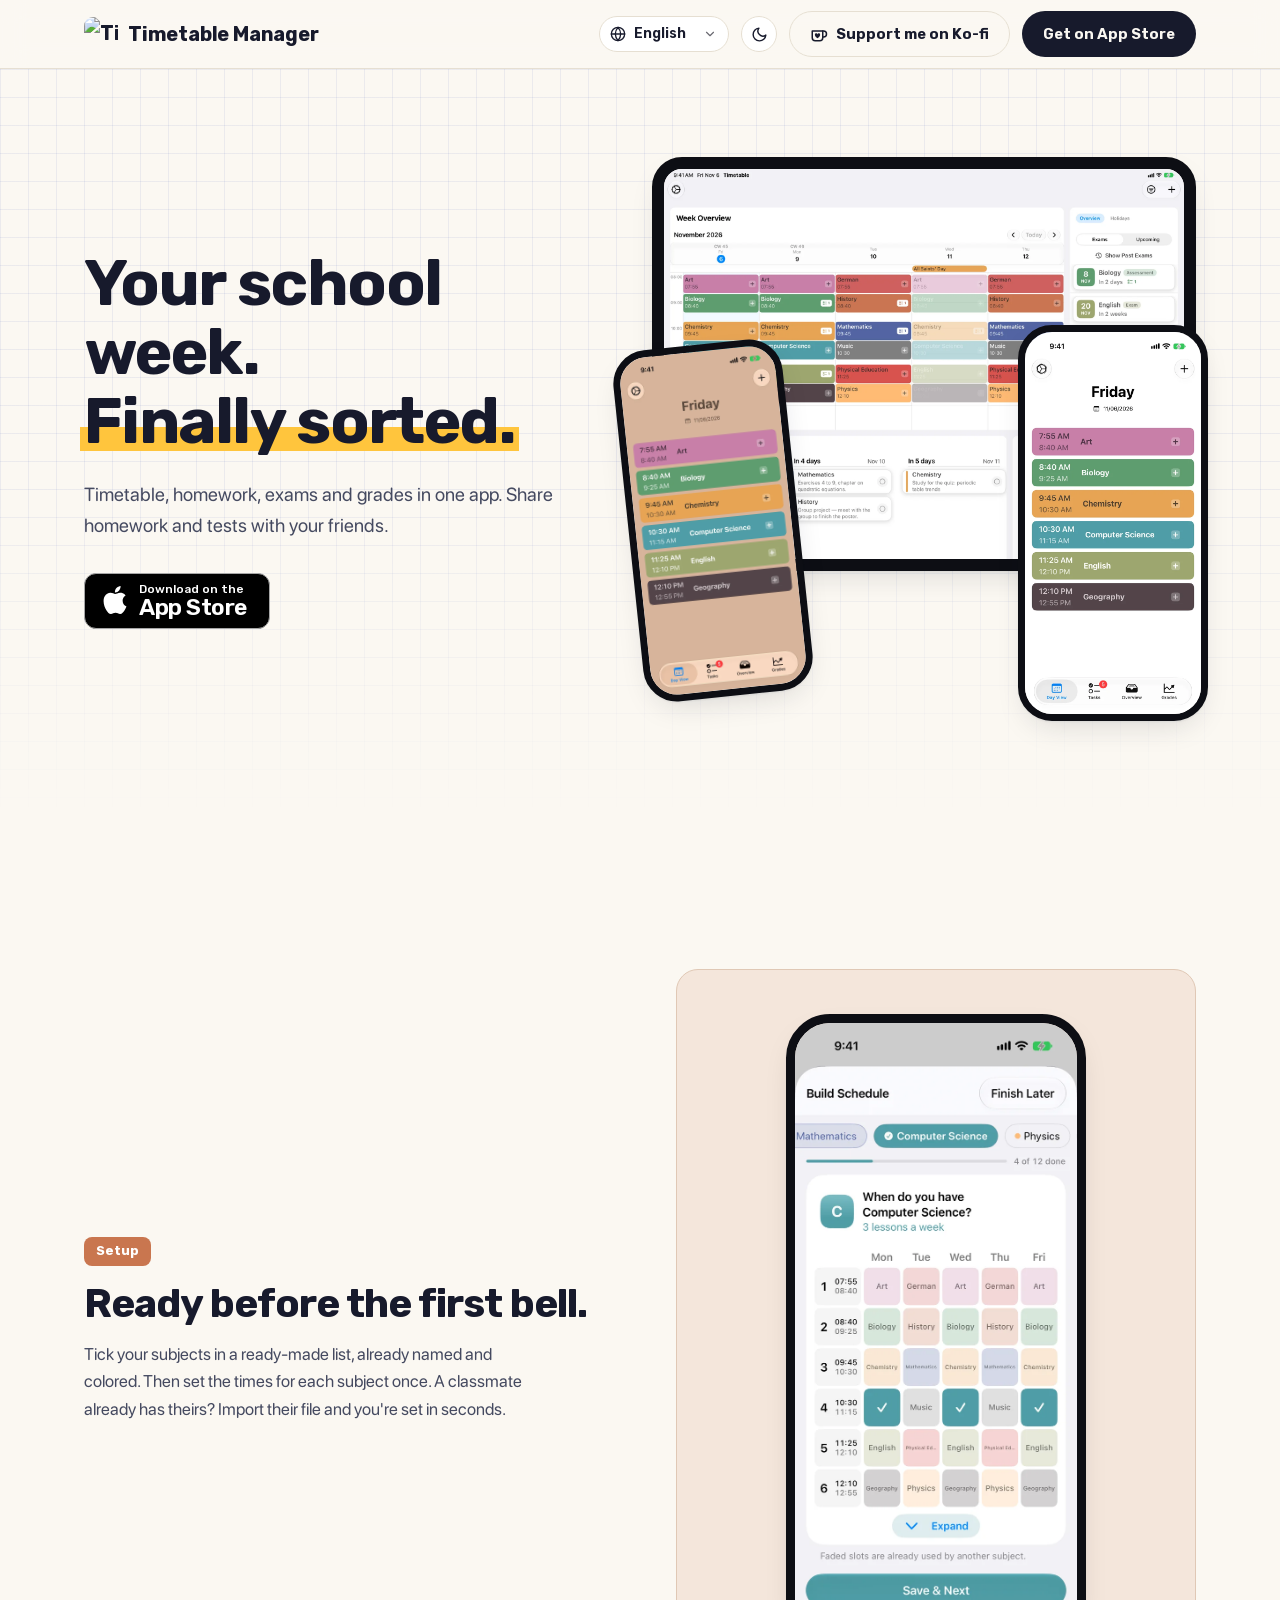
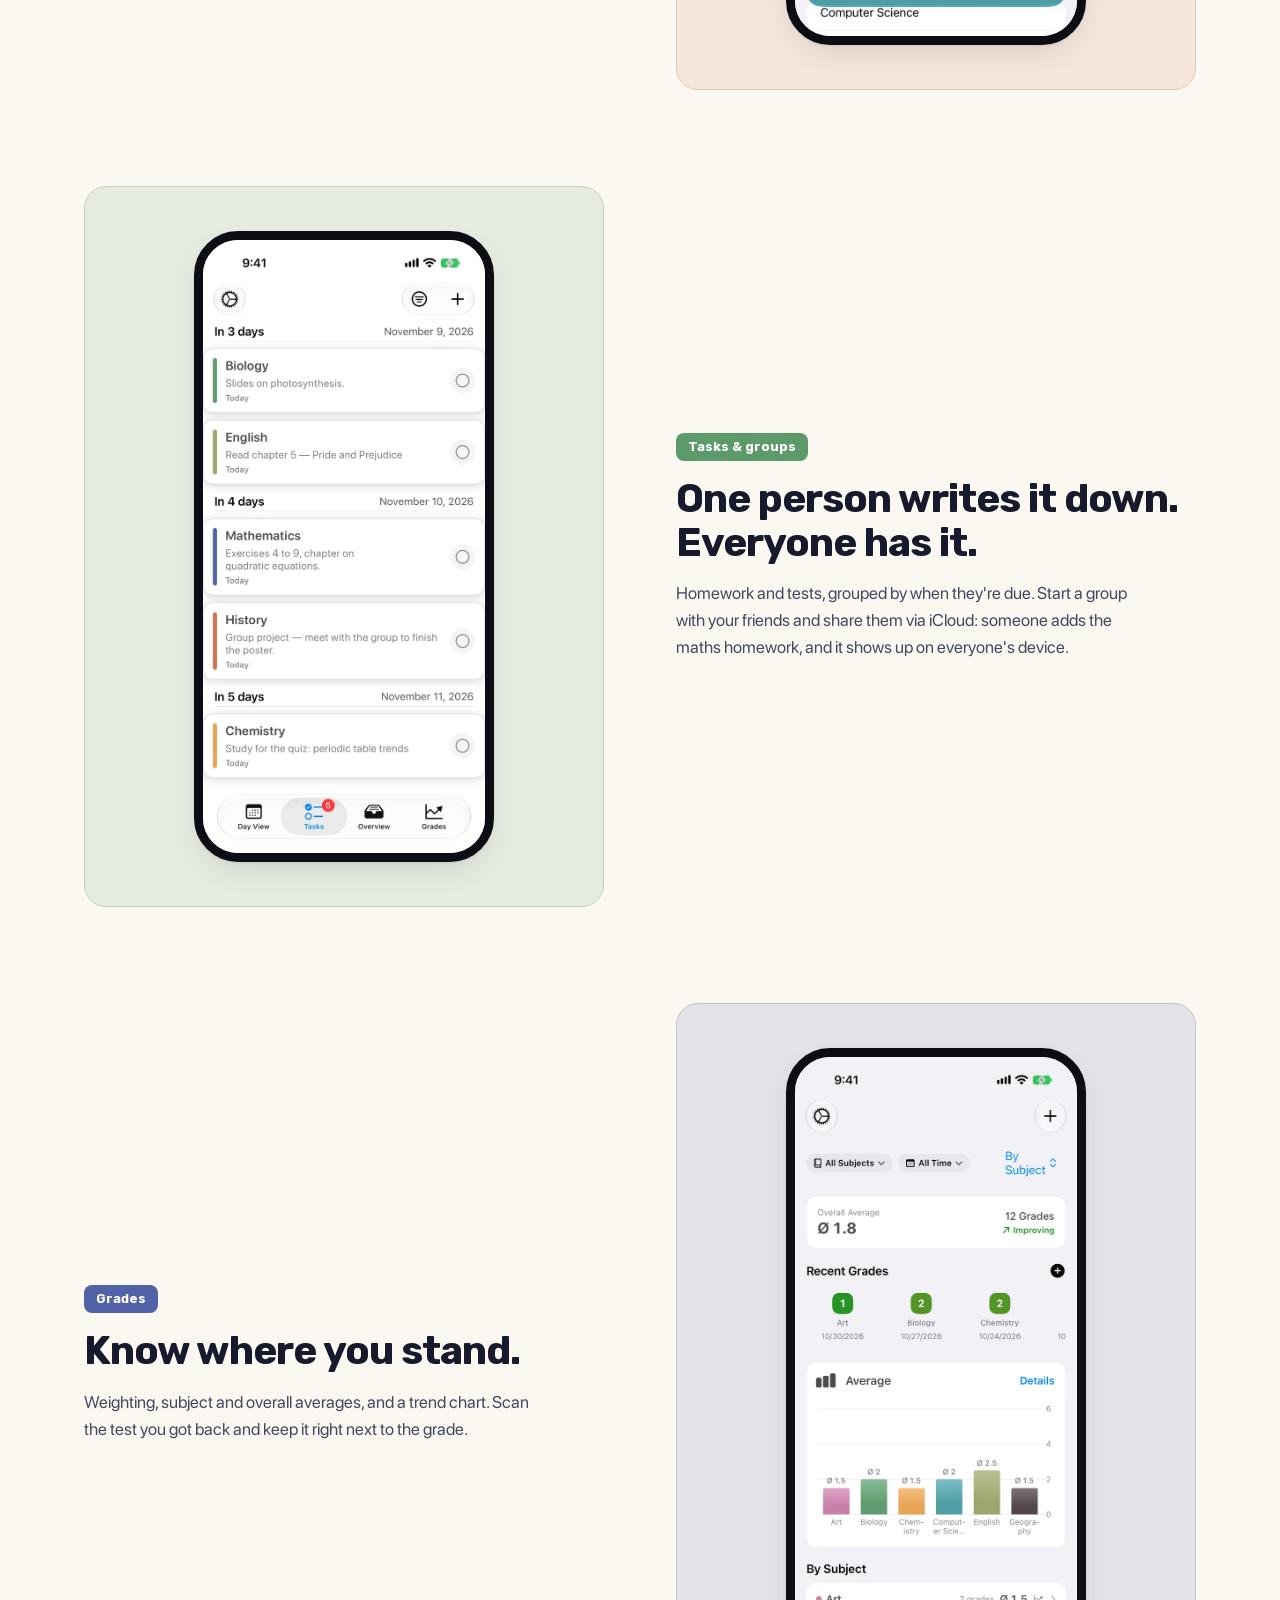
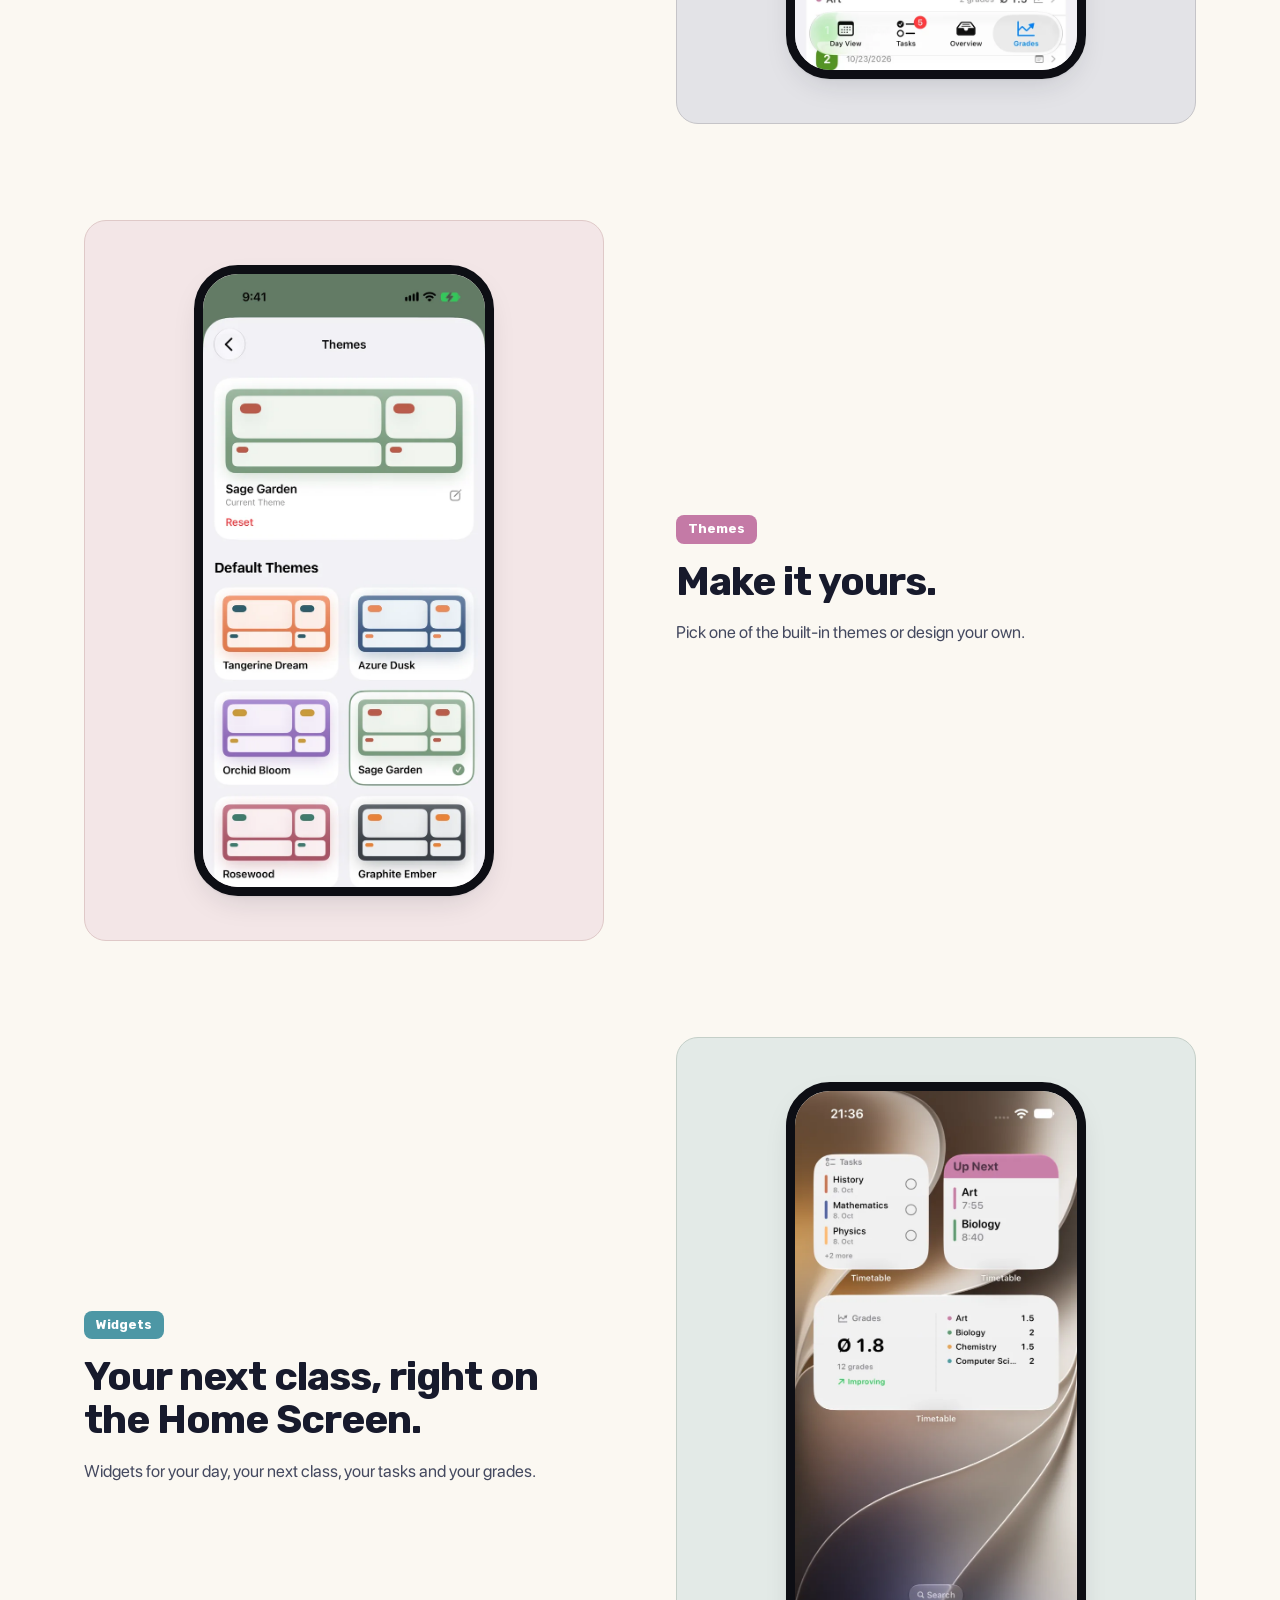
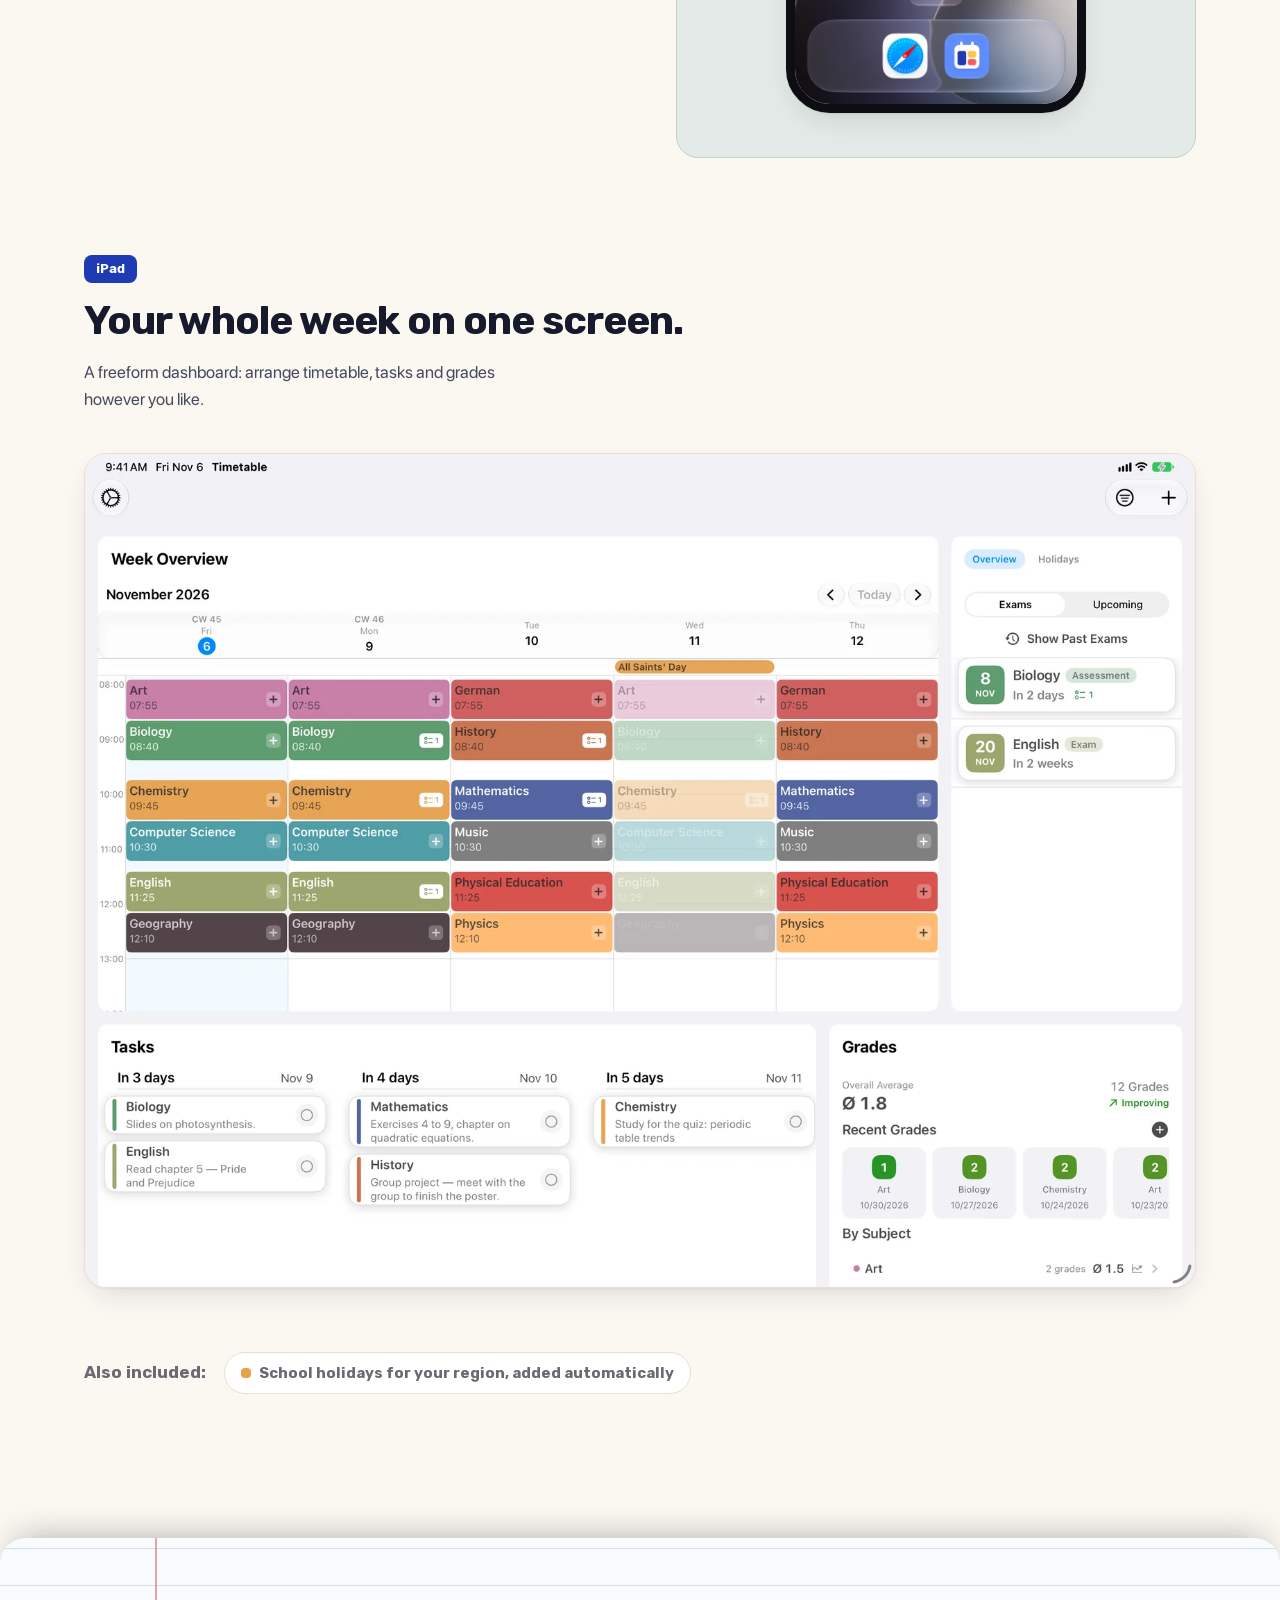
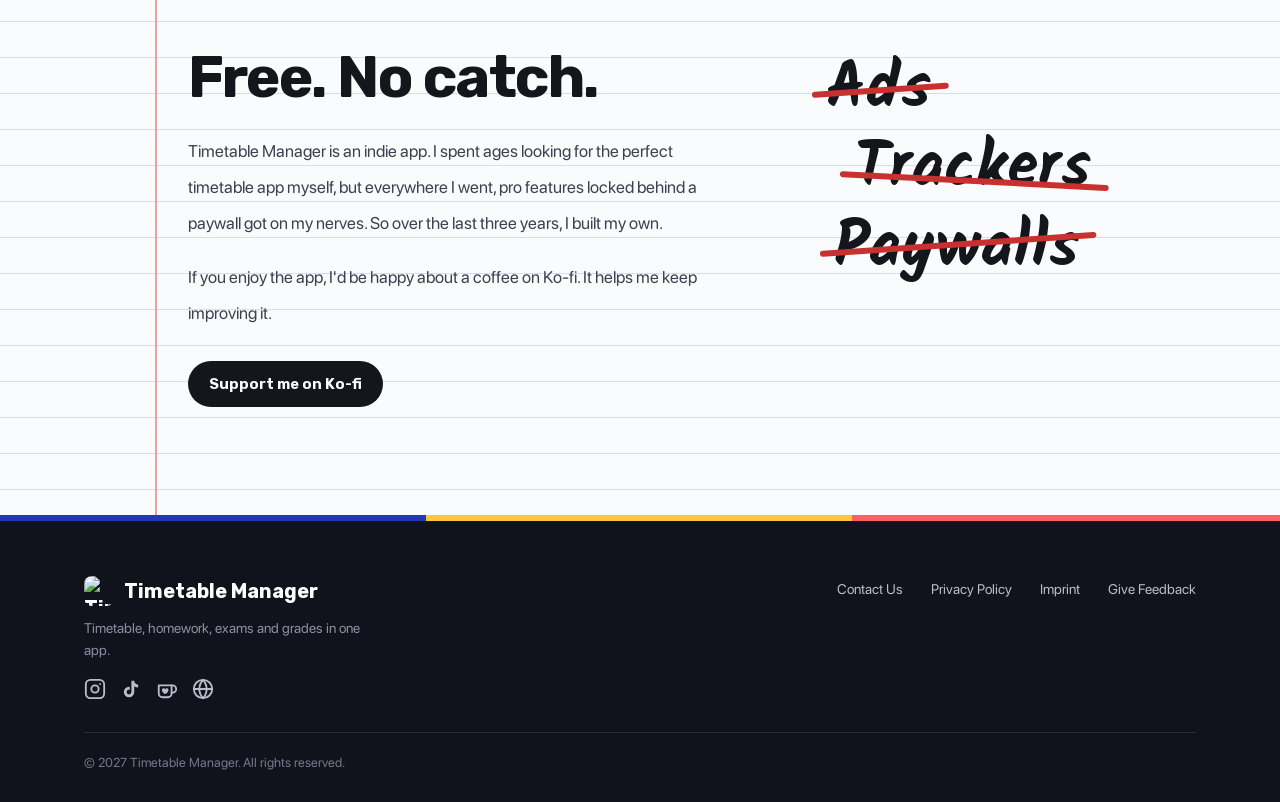
==== commit 89a9a679: "Route feedback through shared Discord service" ====
--- a/index.html
+++ b/index.html
@@ -37,12 +37,6 @@
     </script>
     <link rel="icon" href="assets/images/favicon.png" type="image/png" />
     <link rel="apple-touch-icon" href="apple-touch-icon.png" />
-    <link rel="preconnect" href="https://fonts.googleapis.com" />
-    <link rel="preconnect" href="https://fonts.gstatic.com" crossorigin />
-    <link
-      href="https://fonts.googleapis.com/css2?family=Rubik:wght@400..800&amp;display=swap"
-      rel="stylesheet"
-    />
     <link rel="stylesheet" href="styles.css" />
   </head>
   <body>
--- a/styles.css
+++ b/styles.css
@@ -729,6 +729,23 @@
 
 /* ---------- Why it's free: a page of ruled paper ---------- */
 
+/* Rubik, self-hosted so no page loads anything from Google. */
+@font-face {
+  font-family: "Rubik";
+  src: url("assets/fonts/rubik-latin-ext.woff2") format("woff2");
+  font-weight: 400 800;
+  font-display: swap;
+  unicode-range: U+0100-02BA, U+02BD-02C5, U+02C7-02CC, U+02CE-02D7, U+02DD-02FF, U+0304, U+0308, U+0329, U+1D00-1DBF, U+1E00-1E9F, U+1EF2-1EFF, U+2020, U+20A0-20AB, U+20AD-20C4, U+2113, U+2C60-2C7F, U+A720-A7FF;
+}
+
+@font-face {
+  font-family: "Rubik";
+  src: url("assets/fonts/rubik-latin.woff2") format("woff2");
+  font-weight: 400 800;
+  font-display: swap;
+  unicode-range: U+0000-00FF, U+0131, U+0152-0153, U+02BB-02BC, U+02C6, U+02DA, U+02DC, U+0304, U+0308, U+0329, U+2000-206F, U+20AC, U+2122, U+2191, U+2193, U+2212, U+2215, U+FEFF, U+FFFD;
+}
+
 @font-face {
   font-family: "Kalam";
   src: url("assets/fonts/kalam-700-latin.woff2") format("woff2");
@@ -955,6 +972,17 @@
   margin: 0 0 18px;
 }
 
+.content-card h2 {
+  margin: 36px 0 8px;
+  font-size: 15px;
+  font-weight: 600;
+  color: var(--muted);
+}
+
+.content-card h2:first-child {
+  margin-top: 0;
+}
+
 .content-card address {
   font-style: normal;
   color: var(--ink-soft);
